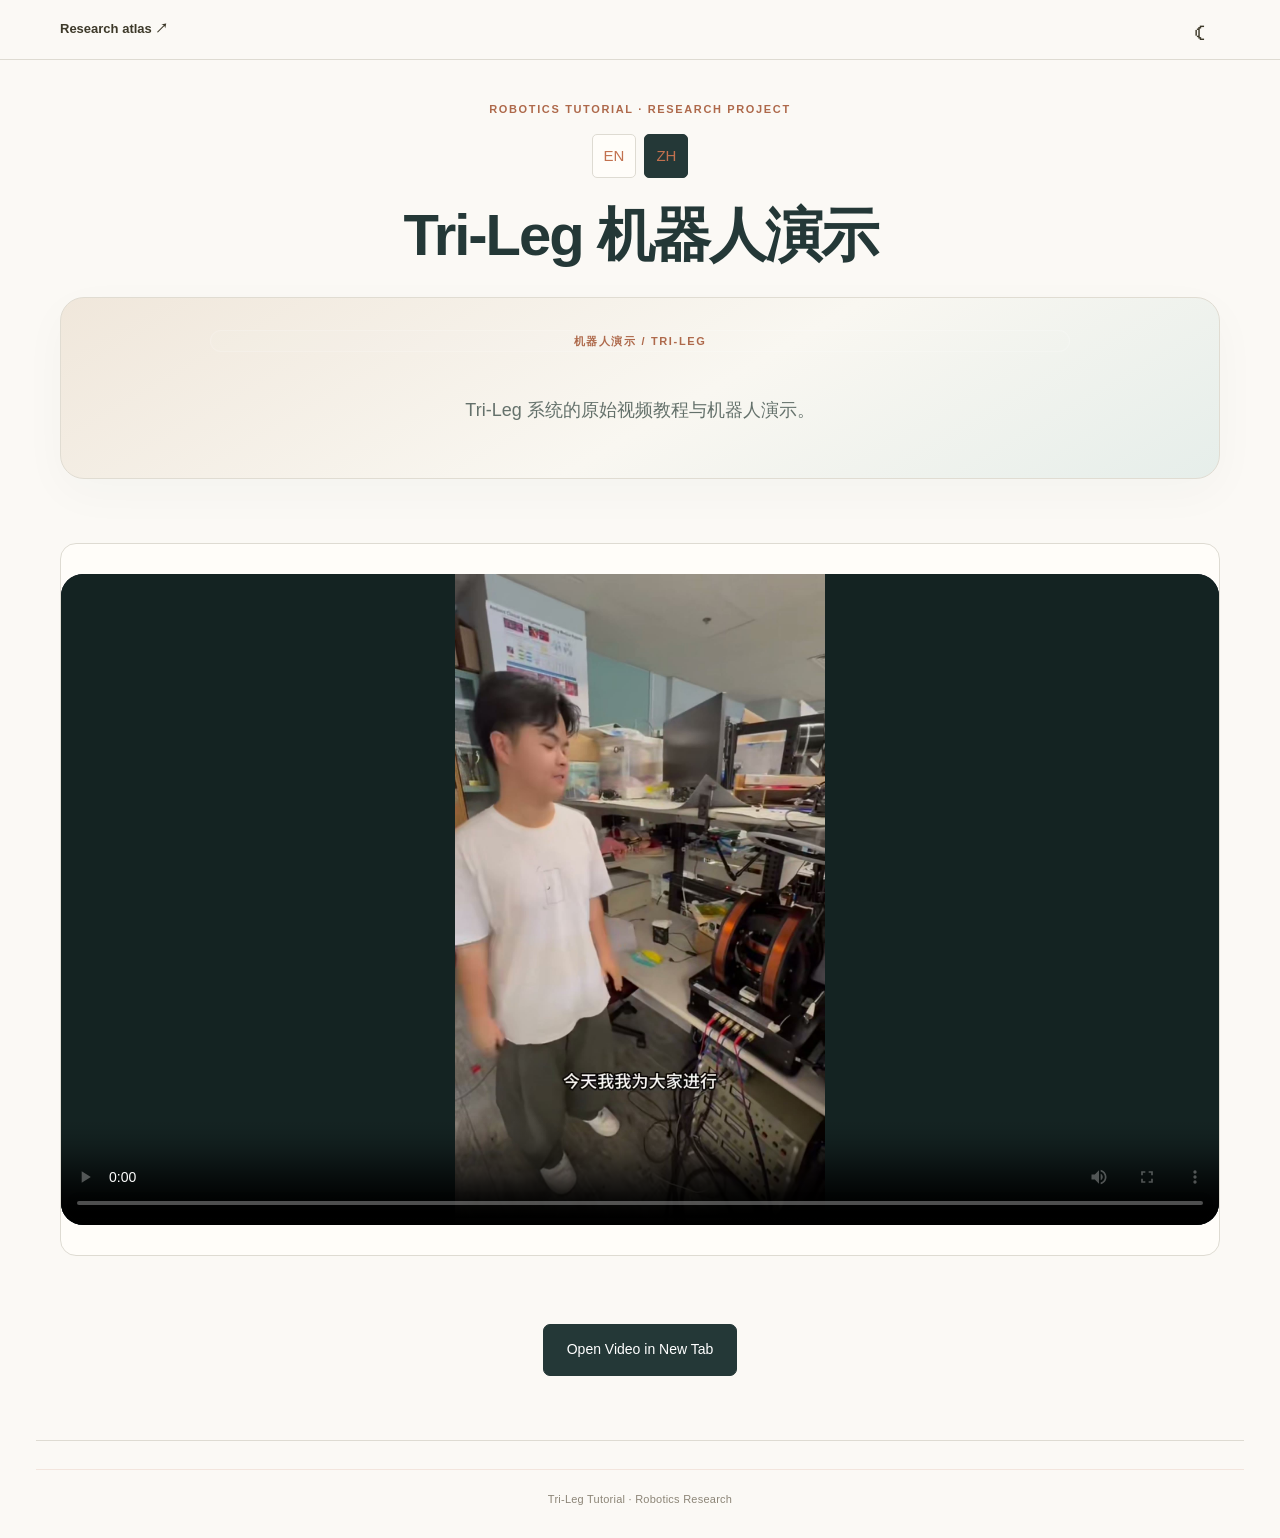
==== index-zh.html @ 7ea503f6 "Present project research and demonstrations without editorial UI" ====
<!DOCTYPE html>

<html lang="zh-CN">
<head>
<meta charset="utf-8"/>
<meta content="width=device-width, initial-scale=1.0" name="viewport"/>
<title>Tri-Leg 机器人演示</title>
<style>
    :root {
      --bg: #08111f;
      --bg-2: #111827;
      --card: rgba(255, 255, 255, 0.08);
      --card-border: rgba(255, 255, 255, 0.16);
      --text: #f8fafc;
      --muted: #aab7cc;
      --accent: #8ab4ff;
      --accent-soft: rgba(138, 180, 255, 0.18);
    }

    * {
      box-sizing: border-box;
    }

    body {
      margin: 0;
      min-height: 100vh;
      font-family: -apple-system, BlinkMacSystemFont, "Segoe UI", Arial, sans-serif;
      color: var(--text);
      background:
        radial-gradient(circle at 18% 12%, rgba(94, 130, 255, 0.28), transparent 32%),
        radial-gradient(circle at 85% 8%, rgba(76, 201, 240, 0.14), transparent 30%),
        linear-gradient(135deg, var(--bg), var(--bg-2));
    }

    .page {
      width: min(1080px, calc(100% - 40px));
      margin: 0 auto;
      padding: 70px 0 48px;
    }

    .hero {
      text-align: center;
      margin-bottom: 38px;
    }

    .label {
      display: inline-block;
      padding: 7px 14px;
      border: 1px solid var(--card-border);
      border-radius: 999px;
      color: var(--muted);
      background: rgba(255, 255, 255, 0.055);
      font-size: 13px;
      letter-spacing: 0.08em;
      text-transform: uppercase;
      margin-bottom: 22px;
    }

    h1 {
      margin: 0;
      font-size: clamp(42px, 7vw, 84px);
      line-height: 1;
      letter-spacing: -0.055em;
      font-weight: 800;
    }

    .subtitle {
      margin: 22px auto 0;
      max-width: 620px;
      color: var(--muted);
      font-size: 18px;
      line-height: 1.7;
    }

    .video-card {
      padding: 14px;
      border: 1px solid var(--card-border);
      border-radius: 30px;
      background:
        linear-gradient(180deg, rgba(255, 255, 255, 0.12), rgba(255, 255, 255, 0.045));
      box-shadow: 0 32px 90px rgba(0, 0, 0, 0.42);
      backdrop-filter: blur(18px);
    }

    .video-wrap {
      position: relative;
      overflow: hidden;
      border-radius: 22px;
      aspect-ratio: 16 / 9;
      background: #020617;
    }

    video {
      width: 100%;
      height: 100%;
      display: block;
      background: #020617;
    }

    .fallback {
      display: none;
      position: absolute;
      inset: 0;
      align-items: center;
      justify-content: center;
      text-align: center;
      padding: 28px;
      background:
        radial-gradient(circle at center, rgba(138, 180, 255, 0.12), transparent 42%),
        #020617;
    }

    .fallback h2 {
      margin: 0 0 10px;
      font-size: 24px;
      font-weight: 700;
    }

    .fallback p {
      margin: 0;
      color: var(--muted);
      font-size: 15px;
      line-height: 1.6;
    }

    .actions {
      display: flex;
      justify-content: center;
      margin-top: 22px;
    }

    .button {
      display: inline-flex;
      align-items: center;
      justify-content: center;
      min-height: 46px;
      padding: 0 22px;
      border-radius: 999px;
      border: 1px solid var(--card-border);
      color: var(--text);
      background: var(--accent-soft);
      text-decoration: none;
      font-size: 15px;
      transition: 0.18s ease;
    }

    .button:hover {
      transform: translateY(-2px);
      border-color: rgba(138, 180, 255, 0.58);
      background: rgba(138, 180, 255, 0.26);
    }

    footer {
      margin-top: 34px;
      text-align: center;
      color: rgba(248, 250, 252, 0.52);
      font-size: 14px;
      letter-spacing: 0.02em;
    }

    @media (max-width: 760px) {
      .page {
        width: min(100% - 24px, 1080px);
        padding-top: 42px;
      }

      .subtitle {
        font-size: 16px;
      }

      .video-card {
        padding: 9px;
        border-radius: 22px;
      }

      .video-wrap {
        border-radius: 16px;
      }
    }
  </style>
<link href="presentation-support.css" rel="stylesheet"/><script defer="" src="presentation-support.js"></script><link href="academic-theme.css" rel="stylesheet"/><script defer="" src="academic-ui.js"></script><link href="research-design.css" rel="stylesheet"/><script defer="" src="research-design.js"></script></head>
<body class="theme-evan academic-project single-project research-designed"><nav class="top-nav" id="navigation"><div class="nav-container"><div class="nav-left"><a href="https://tianchun-research-atlas.husheddaisy64.chatgpt.site">Research atlas ↗</a></div><div class="academic-tools site-language"><button aria-controls="navigation" aria-expanded="false" aria-label="Menu" class="menu menu-toggle">Menu</button><button aria-label="Switch to dark theme" class="theme-toggle" data-theme-toggle="">☾</button></div></div></nav><div class="wrapper"><header class="sidebar"><div class="profile-card"><h2 class="project-identity">Tri-Leg Tutorial</h2><div class="visitor-card"><div class="visitor-card-title">ON THIS PAGE</div><div class="academic-toc"></div></div></div></header><main class="content academic-main"><p class="academic-eyebrow">ROBOTICS TUTORIAL · RESEARCH PROJECT</p><nav aria-label="Language" class="research-language"><a href="index.html" hreflang="en">EN</a><a aria-current="page" href="index-zh.html" hreflang="zh-CN">ZH</a></nav><h1 class="academic-title">Tri-Leg 机器人演示</h1>
<section class="hero visible">
<div class="label">机器人演示 / TRI-LEG</div>
<p class="subtitle">Tri-Leg 系统的原始视频教程与机器人演示。</p>
</section>
<section class="video-card visible">
<div class="video-wrap">
<video aria-label="Tri-Leg Tutorial demonstration" controls="" id="tutorialVideo" playsinline="" poster="assets/images/tutorial-poster.jpg" preload="metadata">
<source src="assets/videos/tutorial_trileg.mp4" type="video/mp4"/>
</video>
<div class="fallback" id="fallback">
<div>
<h2>视频暂时无法播放</h2>
<p>Please open the video in a new tab.</p>
</div>
</div>
</div>
</section>
<div class="actions">
<a class="button" href="assets/videos/tutorial_trileg.mp4" rel="noopener noreferrer" target="_blank">
        Open Video in New Tab
      </a>
</div>
</main><footer class="site-footer"><p>Tri-Leg Tutorial · Robotics Research</p></footer></div><script>
    const video = document.getElementById("tutorialVideo");
    const fallback = document.getElementById("fallback");

    video.addEventListener("error", function () {
      fallback.style.display = "flex";
      video.style.display = "none";
    });
  </script></body>
</html>
---- presentation-support.css ----
.privatebar{background:#203b35;color:#fff;padding:10px 24px;display:flex;align-items:center;justify-content:space-between;gap:14px;font:12px/1.7 "Segoe UI","Microsoft YaHei",sans-serif}.privatebar a{color:#fff;text-decoration:underline}.privatebar form{margin:0}.privatebar button{background:none;color:white;border:1px solid #789389;padding:5px 10px;border-radius:3px;font:inherit;cursor:pointer}.rect-status,.rect-block,.rect-quick{max-width:1120px;margin:26px auto;padding:22px 28px;border:1px solid #d9e3dd;border-radius:8px;background:#f5f8f4;color:#233f37;font:15px/1.8 "Segoe UI","Microsoft YaHei",sans-serif}.rect-status{border-left:4px solid #287263}.rect-status h2,.rect-block h3{font-size:21px;line-height:1.4;margin:0 0 14px;letter-spacing:0}.rect-status p,.rect-block p{margin:12px 0;max-width:1000px}.rect-status small{display:block;color:#596f64}.rect-quick{display:flex;gap:14px;flex-wrap:wrap;background:#fff;padding:14px 22px;font-size:13px}.rect-table{overflow:auto;margin:18px 0}.rect-table table{border-collapse:collapse;width:100%;min-width:570px;font-size:14px;background:#fff}.rect-table td,.rect-table th{padding:12px;text-align:left;vertical-align:top;border-bottom:1px solid #dbe5df}.rect-table th{background:#e8f1e9;font-weight:600}.rect-table td:first-child{font-weight:600}.rect-block a,.rect-status a,.rect-quick a{color:#236358;text-decoration:underline}.rect-toc{position:sticky;top:0;background:#fffef8f5;z-index:30;border-bottom:1px solid #d9e3dd;padding:10px 18px;display:flex;gap:16px;flex-wrap:wrap;font:12px/1.7 "Segoe UI","Microsoft YaHei",sans-serif}.rect-toc a{color:#236358}.rect-toc a[aria-current]{font-weight:700}.video-status{font:13px/1.7 "Segoe UI","Microsoft YaHei",sans-serif;padding:9px;color:#587263}.video-status[data-error=true]{color:#8b412b;background:#fbede7}.media-caption{font-size:12px;color:#526c60}.rect-block details{padding:15px;border:1px solid #dae4dc;background:#fff}.rect-block summary{cursor:pointer}.rect-filter{padding:9px;width:100%;max-width:480px;margin:10px 0}html{scroll-padding-top:70px}a:focus-visible,button:focus-visible,summary:focus-visible,input:focus-visible{outline:3px solid #bb8a3e;outline-offset:4px}img,video{max-width:100%}video{background:#142922;border-radius:4px}@media(max-width:900px){.hero{grid-template-columns:1fr!important;gap:28px!important;padding-top:35px!important}.hero-apparatus{margin:0!important}.observation-inset{position:static!important;width:100%!important;margin-top:16px!important;box-shadow:none!important}.observation-inset img{height:auto!important;max-height:180px;object-fit:contain}.site-header{flex-wrap:wrap!important;gap:10px!important}.site-header .language-switch{width:auto!important;margin:0!important}.site-header .menu-toggle{margin-left:auto!important;margin-right:0!important}.site-header nav{order:5}.rect-status,.rect-block{margin:20px 16px;padding:20px}.rect-quick{margin:16px}.rect-table table{font-size:13px}.privatebar{padding:9px 16px;font-size:11px}.rect-toc{font-size:12px;gap:10px}}@media(max-width:480px){.hero h1{font-size:clamp(31px,9vw,43px)!important;line-height:1.2!important;letter-spacing:-.8px!important}.site-header .language-switch{margin-left:0!important}.privatebar span{max-width:200px}.rect-status h2,.rect-block h3{font-size:19px}.rect-status,.rect-block{font-size:14px}.rect-toc{position:static}.rect-table table{min-width:520px}}@media(prefers-reduced-motion:reduce){html{scroll-behavior:auto}}

.research-note{font:12px/1.7 "Segoe UI",sans-serif!important;color:#405f52!important;background:#eff5ed;border-left:3px solid #287263;padding:10px 13px!important;max-width:650px!important;margin:12px 0!important;text-transform:none!important;letter-spacing:0!important}

.privatebar{background:#6c5541}.rect-status,.rect-block,.rect-quick{background:#fffefa;border-color:rgba(194,113,79,.2);color:#3d3929}.rect-status{border-left-color:#c2714f}.rect-block a,.rect-status a,.rect-quick a,.rect-toc a{color:#b56645}.rect-toc{background:#faf9f7}.rect-table th{background:#f4eee8}.rect-table td,.rect-table th{border-color:rgba(194,113,79,.2)}
---- academic-theme.css ----
/* ============================================
   Evan Homepage
   Warm minimal academic homepage
   ============================================ */

html {
  scroll-behavior: smooth;
}

body {
  margin: 0;
}

/*
  让 Evan 主题下的所有元素统一使用 border-box。
  padding 和 border 不会额外撑大元素尺寸。
*/
body.theme-evan,
body.theme-evan *,
body.theme-evan *::before,
body.theme-evan *::after {
  box-sizing: border-box;
}


/* ============================================
   全局主题变量
   ============================================ */

:root {
  --evan-bg: #faf9f7;
  --evan-text: #3d3929;
  --evan-accent: #c2714f;
  --evan-secondary: #8c8577;
  --evan-border: rgba(194, 113, 79, 0.2);
  --evan-shadow: rgba(194, 113, 79, 0.15);
  --evan-social-bg: #ffffff;
  --evan-social-text: #8b7355;
  --evan-footer-border: rgba(194, 113, 79, 0.15);
}


/* ============================================
   跟随系统深色模式
   ============================================ */

@media (prefers-color-scheme: dark) {
  :root:not([data-theme="light"]) {
    --evan-bg: #1a1917;
    --evan-text: #d1cec7;
    --evan-accent: #e28a67;
    --evan-secondary: #9b9488;
    --evan-border: rgba(226, 138, 103, 0.2);
    --evan-shadow: rgba(0, 0, 0, 0.3);
    --evan-social-bg: #22211e;
    --evan-social-text: #d1cec7;
    --evan-footer-border: rgba(226, 138, 103, 0.15);
  }
}


/* ============================================
   手动深色模式
   ============================================ */

[data-theme="dark"] {
  --evan-bg: #1a1917;
  --evan-text: #d1cec7;
  --evan-accent: #e28a67;
  --evan-secondary: #9b9488;
  --evan-border: rgba(226, 138, 103, 0.2);
  --evan-shadow: rgba(0, 0, 0, 0.3);
  --evan-social-bg: #22211e;
  --evan-social-text: #d1cec7;
  --evan-footer-border: rgba(226, 138, 103, 0.15);
}


/* ============================================
   手动浅色模式
   ============================================ */

[data-theme="light"] {
  --evan-bg: #faf9f7;
  --evan-text: #3d3929;
  --evan-accent: #c2714f;
  --evan-secondary: #8c8577;
  --evan-border: rgba(194, 113, 79, 0.2);
  --evan-shadow: rgba(194, 113, 79, 0.15);
  --evan-social-bg: #ffffff;
  --evan-social-text: #8b7355;
  --evan-footer-border: rgba(194, 113, 79, 0.15);
}


/* ============================================
   页面主体
   ============================================ */

body.theme-evan {
  background: var(--evan-bg);
  color: var(--evan-text);

  font-family:
    "Inter",
    -apple-system,
    BlinkMacSystemFont,
    sans-serif;

  font-size: 16px;
  line-height: 1.65;

  transition:
    background-color 0.3s ease,
    color 0.3s ease;
}


/* ============================================
   全局链接
   ============================================ */

body.theme-evan a {
  color: var(--evan-accent);
  text-decoration: none;
}

body.theme-evan a:hover {
  filter: brightness(1.15);
}


/* ============================================
   顶部导航栏
   ============================================ */

body.theme-evan .top-nav {
  position: fixed;

  top: 0;
  left: 0;
  right: 0;

  height: 60px;

  display: flex;
  justify-content: center;
  align-items: center;

  background: var(--evan-bg);
  border-bottom: 1px solid var(--evan-footer-border);

  z-index: 1000;
}

body.theme-evan .nav-container {
  width: 100%;
  max-width: 1280px;

  padding: 0 40px;

  display: flex;
  align-items: center;
  justify-content: space-between;
}

/*
  顶部导航栏链接容器。

  gap 控制 About、Education、Research 等链接之间的距离。
*/
body.theme-evan .nav-left {
  display: flex;
  align-items: center;
  flex-wrap: nowrap;

  gap: 38px;
}

body.theme-evan .nav-left a {
  color: var(--evan-text);

  font-size: 17px;
  font-weight: 600;

  white-space: nowrap;
}


/* ============================================
   深浅色模式按钮
   ============================================ */

body.theme-evan .theme-toggle {
  width: 40px;
  height: 40px;

  flex-shrink: 0;

  border: none;
  border-radius: 999px;

  background: transparent;
  color: var(--evan-text);

  cursor: pointer;
  font-size: 18px;

  transition:
    background-color 0.2s ease,
    color 0.2s ease;
}

body.theme-evan .theme-toggle:hover {
  background: var(--evan-border);
  color: var(--evan-accent);
}


/* ============================================
   页面整体容器
   ============================================ */

body.theme-evan .wrapper {
  width: 100%;
  max-width: 1120px;
  min-height: 100vh;

  margin: 0 auto;

  display: flex;
  flex-wrap: wrap;
  align-items: flex-start;
}


/* ============================================
   左侧固定个人信息栏
   ============================================ */

body.theme-evan .sidebar {
  position: fixed;

  top: 60px;
  left: calc(50% - 560px);

  width: 320px;
  height: calc(100vh - 60px);

  flex-shrink: 0;

  overflow-y: auto;

  display: flex;
  flex-direction: column;
  justify-content: flex-start;
  align-items: center;

  padding-top: 60px;

  text-align: center;

  box-sizing: border-box;
  z-index: 100;
}

body.theme-evan .profile-card {
  width: 100%;

  padding: 0 20px;

  text-align: center;
}


/* ============================================
   头像
   ============================================ */

body.theme-evan .image.avatar {
  display: block;

  margin: 0 auto 28px;
}

body.theme-evan .image.avatar img {
  width: 220px;
  height: 220px;

  border-radius: 50%;

  object-fit: cover;

  box-shadow: 0 6px 24px var(--evan-shadow);
}


/* ============================================
   姓名与邮箱
   ============================================ */

body.theme-evan .site-name {
  margin: 0 0 8px;

  color: var(--evan-text);

  font-size: 28px;
  line-height: 1.2;
}

body.theme-evan .site-email {
  margin: 0 0 24px;

  color: var(--evan-secondary);

  font-size: 13px;
  font-family:
    "Ubuntu Mono",
    "SFMono-Regular",
    monospace;

  word-break: break-all;
}


/* ============================================
   社交平台图标
   ============================================ */

body.theme-evan .social-icons {
  display: flex;
  justify-content: center;
  flex-wrap: wrap;

  gap: 12px;
}

body.theme-evan .social-icons a {
  width: 40px;
  height: 40px;

  display: inline-flex;
  align-items: center;
  justify-content: center;

  border-radius: 50%;

  background: var(--evan-social-bg);
  color: var(--evan-social-text) !important;

  box-shadow: 0 2px 8px rgba(61, 57, 41, 0.08);

  transition:
    transform 0.2s ease,
    background-color 0.2s ease,
    color 0.2s ease;
}

body.theme-evan .social-icons a:hover {
  background: var(--evan-accent);
  color: #ffffff !important;

  transform: translateY(-2px);
}


/* ============================================
   左侧研究方向卡片
   ============================================ */

body.theme-evan .visitor-card {
  width: 240px;

  margin: 40px auto 0;
  padding: 18px 16px;

  border: 1px dashed var(--evan-border);
  border-radius: 14px;

  color: var(--evan-secondary);

  text-align: left;
}

body.theme-evan .visitor-card-title {
  margin-bottom: 8px;

  color: var(--evan-accent);

  font-size: 13px;
  font-weight: 600;

  text-transform: uppercase;
  letter-spacing: 0.08em;
}

body.theme-evan .visitor-card-body {
  font-size: 13px;
  line-height: 1.6;
}


/* ============================================
   右侧主要内容
   ============================================ */

body.theme-evan .content {
  flex: 1;
  min-width: 0;

  margin-left: 320px;
  padding: 120px 40px 80px 60px;
}


/* ============================================
   页面栏目与进入动画
   ============================================ */

body.theme-evan .section {
  margin-bottom: 44px;

  opacity: 0;
  transform: translateY(12px);

  transition:
    opacity 0.45s ease,
    transform 0.45s ease;
}

body.theme-evan .section.visible {
  opacity: 1;
  transform: translateY(0);
}

body.theme-evan .section-title {
  display: inline-block;

  margin: 0 0 18px;
  padding-bottom: 10px;

  border-bottom: 2px solid var(--evan-accent);

  color: var(--evan-accent);

  font-size: 19px;
  font-weight: 600;
}

body.theme-evan .section-body p {
  margin: 0 0 14px;
}


/* ============================================
   通用卡片
   ============================================ */

body.theme-evan .card {
  padding: 0;

  background: transparent;
  box-shadow: none;
}


/* ============================================
   时间线
   ============================================ */

body.theme-evan .timeline-item {
  position: relative;

  margin-left: 20px;
  padding-left: 8px;
  padding-bottom: 20px;
}

body.theme-evan .timeline-item::before {
  content: "";

  position: absolute;

  left: -20px;
  top: 0;
  bottom: 0;

  width: 2px;

  background: linear-gradient(
    to bottom,
    var(--evan-accent),
    rgba(194, 113, 79, 0.12)
  );
}

body.theme-evan .timeline-item:last-child::before {
  bottom: 50%;
}

body.theme-evan .timeline-item::after {
  content: "";

  position: absolute;

  left: -25px;
  top: 22px;

  width: 10px;
  height: 10px;

  border-radius: 50%;

  background: var(--evan-accent);
  border: 2px solid var(--evan-bg);
}


/* ============================================
   教育与工作经历
   ============================================ */

body.theme-evan .experience-item {
  display: flex;
  align-items: flex-start;

  gap: 16px;
}

body.theme-evan .institution-logo {
  width: 52px;
  height: 52px;

  flex-shrink: 0;

  object-fit: contain;
}

body.theme-evan .experience-content {
  flex: 1;
}

body.theme-evan .experience-content p {
  margin: 0 0 2px;
}

body.theme-evan .exp-title {
  color: var(--evan-text);

  font-size: 15px;
}

body.theme-evan .exp-detail {
  color: var(--evan-secondary);

  font-size: 14px;
}

body.theme-evan .exp-period {
  color: var(--evan-accent);

  font-size: 13px;
  font-weight: 500;
}


/* ============================================
   项目
   ============================================ */

body.theme-evan .project-card {
  margin-bottom: 22px;

  font-size: 15px;
  line-height: 1.7;
}


/* ============================================
   论文列表
   ============================================ */

body.theme-evan .publications ol.bibliography {
  margin: 0;
  padding: 0;

  list-style: none;
}

body.theme-evan .publications ol.bibliography li {
  margin-bottom: 14px;
  padding: 15px 0 15px 16px;

  border-left: 3px solid var(--evan-accent);
}

body.theme-evan .pub-content .title {
  margin-bottom: 4px;

  color: var(--evan-text);

  font-size: 15px;
  font-weight: 600;
}

body.theme-evan .pub-content .author {
  margin-bottom: 4px;

  color: var(--evan-secondary);

  font-size: 14px;
}

body.theme-evan .pub-content .periodical {
  margin-bottom: 6px;

  color: var(--evan-accent);

  font-size: 14px;
}

body.theme-evan .pub-content .links a {
  font-size: 13px;
  font-weight: 500;
}


/* ============================================
   奖项
   ============================================ */

body.theme-evan .awards-grid {
  display: flex;
  flex-direction: column;

  gap: 8px;
}

body.theme-evan .award-item {
  display: flex;
  align-items: center;

  gap: 10px;

  padding: 4px 0;
}

body.theme-evan .award-icon {
  flex-shrink: 0;

  font-size: 20px;
}

body.theme-evan .award-text {
  color: var(--evan-text);

  font-size: 14px;
}


/* ============================================
   页脚
   ============================================ */

body.theme-evan .site-footer {
  width: 100%;
  flex-basis: 100%;

  padding: 32px 24px 40px 380px;

  text-align: center;
}

body.theme-evan .site-footer p {
  margin: 0;
  padding-top: 20px;

  border-top: 1px solid var(--evan-footer-border);

  color: var(--evan-secondary);

  font-size: 13px;
}


/* ============================================
   标题和粗体文字颜色
   ============================================ */

body.theme-evan h1,
body.theme-evan h2,
body.theme-evan h3,
body.theme-evan h4,
body.theme-evan strong {
  color: var(--evan-text);
}


/* ============================================
   较窄桌面导航适配
   ============================================ */

@media (max-width: 1280px) {
  body.theme-evan .nav-left {
    gap: 30px;
  }

  body.theme-evan .nav-left a {
    font-size: 16px;
  }
}


/* ============================================
   更窄桌面导航适配
   ============================================ */

@media (max-width: 1180px) {
  body.theme-evan .nav-left {
    gap: 24px;
  }

  body.theme-evan .nav-left a {
    font-size: 15px;
  }
}


/* ============================================
   平板及较窄桌面适配
   ============================================ */

@media (max-width: 1080px) {
  body.theme-evan .nav-container {
    padding: 0 20px;
  }

  /*
    平板尺寸允许导航栏水平滚动，
    避免链接挤压或换行。
  */
  body.theme-evan .nav-left {
    max-width: calc(100vw - 90px);

    gap: 18px;

    overflow-x: auto;
    overflow-y: hidden;

    scrollbar-width: none;
  }

  body.theme-evan .nav-left::-webkit-scrollbar {
    display: none;
  }

  body.theme-evan .nav-left a {
    flex-shrink: 0;

    font-size: 14px;
  }

  body.theme-evan .wrapper {
    flex-direction: column;

    padding: 0 20px;
  }

  body.theme-evan .sidebar {
    position: static;
    left: auto;

    width: 100%;
    height: auto;

    padding-top: 80px;

    overflow: visible;
  }

  body.theme-evan .profile-card {
    padding: 0;
  }

  body.theme-evan .content {
    margin-left: 0;

    padding: 32px 0 48px;
  }

  body.theme-evan .site-footer {
    padding: 32px 0;
  }

  body.theme-evan .site-footer p {
    padding-top: 0;

    border-top: none;
  }
}


/* ============================================
   手机端适配
   ============================================ */

@media (max-width: 640px) {
  body.theme-evan .top-nav {
    height: 56px;
  }

  body.theme-evan .nav-container {
    padding: 0 12px;
  }

  body.theme-evan .nav-left {
    max-width: calc(100vw - 64px);

    gap: 16px;
  }

  body.theme-evan .nav-left a {
    font-size: 13px;
  }

  body.theme-evan .theme-toggle {
    width: 36px;
    height: 36px;

    font-size: 16px;
  }

  body.theme-evan .image.avatar img {
    width: 148px;
    height: 148px;
  }

  body.theme-evan .site-name {
    font-size: 24px;
  }

  body.theme-evan .experience-item {
    gap: 12px;
  }

  body.theme-evan .institution-logo {
    width: 44px;
    height: 44px;
  }

  body.theme-evan .visitor-card {
    width: 100%;
    max-width: 280px;
  }
}


/* ============================================
   小屏幕手机适配
   ============================================ */

@media (max-width: 480px) {
  body.theme-evan .section {
    margin-bottom: 32px;
  }

  body.theme-evan .section-title {
    font-size: 18px;
  }

  body.theme-evan .project-card,
  body.theme-evan .exp-detail,
  body.theme-evan .award-text,
  body.theme-evan .pub-content .author,
  body.theme-evan .pub-content .periodical {
    font-size: 13px;
  }
}

/* Project presentation follows the original Evan academic homepage. */
body.theme-evan.academic-project{--bg:var(--evan-bg);--ink:var(--evan-text);--text:var(--evan-text);--muted:var(--evan-secondary);--accent:var(--evan-accent);--green:var(--evan-accent);--line:var(--evan-border);font:15px/1.75 Inter,-apple-system,BlinkMacSystemFont,"Segoe UI","Microsoft YaHei",sans-serif!important;background:var(--evan-bg)!important;color:var(--evan-text)!important;overflow-x:clip}
body.academic-project .top-nav{height:60px!important;background:var(--evan-bg)!important;backdrop-filter:blur(12px);padding:0!important;box-shadow:none!important;border-bottom:1px solid var(--evan-border)!important}
body.academic-project .nav-container{max-width:1280px!important;padding:0 40px!important;gap:20px}
body.academic-project .nav-left{gap:25px!important;max-width:calc(100vw - 130px);overflow:auto;scrollbar-width:none}
body.academic-project .nav-left a{font-size:14px!important;color:var(--evan-text)!important;letter-spacing:0!important;text-transform:none!important}
.academic-tools{display:flex;align-items:center;gap:14px;flex-shrink:0}.academic-tools a{font-size:12px}.academic-tools form{margin:0}.academic-tools button{border:0;background:transparent;color:var(--evan-secondary);font:inherit;cursor:pointer}.academic-tools .theme-toggle{font-size:23px!important}.academic-tools .menu{display:none!important}
body.academic-project .wrapper{max-width:1120px!important;margin:0 auto!important;padding:0!important;display:flex!important;align-items:flex-start!important;gap:0!important}
body.academic-project .sidebar{top:60px!important;left:calc(50% - 560px)!important;width:290px!important;padding-top:50px!important;background:transparent!important;border:0!important}
body.academic-project .profile-card{padding:0 20px!important}.academic-project .image.avatar img{width:190px!important;height:190px!important}.academic-project .site-name{font-size:25px!important;margin:0 0 8px!important}.academic-project .site-affiliation{font-size:13px;color:var(--evan-secondary);line-height:1.6;margin:5px 0}.academic-project .project-label{color:var(--evan-accent)!important;font-size:16px;font-weight:600;margin:22px 0 4px}.academic-project .privacy-label{font-size:11px;color:var(--evan-secondary);letter-spacing:.04em;margin:10px 0}.academic-project .visitor-card{margin-top:25px!important;width:230px!important;padding:16px!important}.academic-toc{display:grid;gap:9px}.academic-toc a{font-size:13px;color:var(--evan-secondary)!important;line-height:1.5}.academic-toc a[aria-current]{color:var(--evan-accent)!important;font-weight:600}
body.academic-project .academic-main{margin-left:290px!important;padding:112px 32px 64px 52px!important;width:calc(100% - 290px)!important;max-width:none!important;min-width:0;display:block!important;background:transparent!important}
.academic-project .academic-title{font:600 31px/1.25 Inter,"Segoe UI",sans-serif!important;letter-spacing:-.6px!important;color:var(--evan-text)!important;margin:0 0 14px!important;max-width:none!important}.academic-project .academic-eyebrow{color:var(--evan-accent);font-size:11px;letter-spacing:.1em;margin:0 0 10px}
body.academic-project .hero{display:block!important;grid-template-columns:none!important;min-height:0!important;padding:0!important;margin:0 0 32px!important;max-width:none!important;gap:0!important;background:transparent!important;border:0!important;position:static!important}
.academic-project .hero>div,.academic-project .hero-copy,.academic-project .hero-content{padding:0!important;max-width:none!important;min-width:0}.academic-project .academic-lead{font-size:17px!important;line-height:1.6!important;color:var(--evan-text)!important;font-weight:500;letter-spacing:0!important;margin:8px 0 14px!important}.academic-project .academic-lead br{display:none}.academic-project .hero .lead,.academic-project .hero-lead,.academic-project .subtitle{font:500 16px/1.7 Inter,"Segoe UI",sans-serif!important;color:var(--evan-text)!important;margin:8px 0 14px!important;max-width:none!important}.academic-project .hero .summary,.academic-project .hero-summary,.academic-project .hero p{max-width:none!important;font-size:14px;line-height:1.8}.academic-project .hero .eyebrow,.academic-project .hero .kicker{display:none}.academic-project .hero-credit,.academic-project .media-note,.academic-project .hero-note{font-size:11px!important;color:var(--evan-secondary)!important;letter-spacing:.02em!important}
.academic-project .hero-media,.academic-project .hero-apparatus,.academic-project .hero-figure,.academic-project .hero-visual{position:relative!important;width:100%!important;max-width:none!important;max-height:none!important;margin:24px 0 0!important;padding:18px!important;border:1px solid var(--evan-border)!important;border-radius:12px!important;background:var(--evan-social-bg)!important;box-shadow:none!important;overflow:hidden}.academic-project .hero-media>img,.academic-project .hero-media>a>img,.academic-project .hero-apparatus img,.academic-project .hero-figure img,.academic-project .hero-visual img{display:block!important;max-height:330px!important;width:100%!important;object-fit:contain!important;height:auto!important;border-radius:8px!important}.academic-project .observation-inset,.academic-project .hero .inset{display:none!important}.academic-project .hero-views{grid-template-columns:1fr 1fr!important;gap:12px}.academic-project .hero-observation-copy{padding:10px!important}.academic-project .hero-observation-copy strong{font-size:14px!important}.academic-project .hero-observation-copy br{display:none}.academic-project .view-tag{background:var(--evan-bg)!important;color:var(--evan-secondary)!important}
body.academic-project section:not(.hero){padding:0!important;margin:0 0 38px!important;max-width:none!important;width:100%!important;background:transparent!important;border:0!important;opacity:1!important;transform:none!important}.academic-project .section-top,.academic-project .section-head,.academic-project .section-heading{display:block!important;margin:0 0 18px!important;max-width:none!important}.academic-project .section-top>p,.academic-project .section-heading>p{max-width:none!important;margin:12px 0!important;font-size:14px!important}.academic-project .section-top h2,.academic-project .section-head h2,.academic-project .section-heading h2,.academic-project section>h2,.academic-project .section-label+h2{font:600 20px/1.45 Inter,"Segoe UI","Microsoft YaHei",sans-serif!important;color:var(--evan-accent)!important;letter-spacing:0!important;display:inline-block!important;border-bottom:2px solid var(--evan-accent)!important;padding:0 0 8px!important;margin:4px 0 12px!important}.academic-project h2 br{display:none}.academic-project h3{font:600 16px/1.5 Inter,"Segoe UI","Microsoft YaHei",sans-serif!important;color:var(--evan-text)!important;letter-spacing:0!important}.academic-project h4{font-size:14px!important}.academic-project p,.academic-project li{font-size:14px;line-height:1.8}.academic-project .eyebrow,.academic-project .kicker,.academic-project .section-label{color:var(--evan-secondary)!important;font-size:10px!important;letter-spacing:.1em!important;margin-bottom:6px!important}
.academic-project .rect-brief{font-size:12px!important;background:transparent!important;border-left:2px solid var(--evan-accent)!important;color:var(--evan-secondary)!important;padding:6px 12px!important;margin:12px 0 16px!important}.academic-project .rect-status,.academic-project .rect-block,.academic-project .rect-quick{margin:18px 0!important;padding:14px 18px!important;background:var(--evan-social-bg)!important;border:1px solid var(--evan-border)!important;border-radius:10px!important;color:var(--evan-text)!important;font-family:inherit!important;font-size:13px!important}.academic-project .rect-status summary{font-size:13px;font-weight:600;color:var(--evan-accent);cursor:pointer}.academic-project .rect-status p,.academic-project .rect-status small{font-size:12px!important}.academic-project .rect-quick{border:0!important;padding:0!important;font-size:12px!important;gap:20px!important}.academic-project .rect-block h3{font-size:16px!important}.academic-project .rect-block h2{font-size:19px!important}
.academic-project .button,.academic-project .btn,.academic-project a.primary{background:var(--evan-accent)!important;color:#fff!important;border:0!important;border-radius:7px!important;font-size:12px!important;padding:9px 15px!important;box-shadow:none!important}.academic-project .actions{display:flex;gap:16px;align-items:center;flex-wrap:wrap;margin:14px 0!important}.academic-project .text-link{font-size:12px!important}.academic-project a{color:var(--evan-accent)!important}.academic-project .steps,.academic-project .method-notes,.academic-project .resource-grid,.academic-project .metrics,.academic-project .stat-grid,.academic-project .task-grid,.academic-project .capability-grid,.academic-project .application-grid{gap:14px!important;grid-template-columns:repeat(2,minmax(0,1fr))!important}.academic-project .step,.academic-project .resource-grid>a,.academic-project .method-notes>article,.academic-project .metric,.academic-project .task-card{border:1px solid var(--evan-border)!important;border-radius:10px!important;padding:16px!important;background:var(--evan-social-bg)!important;box-shadow:none!important}.academic-project .stats{display:flex!important;gap:16px!important;padding:15px 0!important;border-top:1px solid var(--evan-border)!important;border-bottom:1px solid var(--evan-border)!important;margin:22px 0 32px!important}.academic-project .stats>div{flex:1;background:transparent!important;border:0!important;padding:0!important}.academic-project .stats strong{font-size:23px!important;color:var(--evan-accent)!important;line-height:1.2!important}.academic-project .stats span{font-size:10px!important;color:var(--evan-secondary)!important}.academic-project .equation,.academic-project .scope-note,.academic-project .note,.academic-project .callout{background:var(--evan-social-bg)!important;color:var(--evan-text)!important;border:1px solid var(--evan-border)!important;border-radius:10px!important;font-size:13px!important;padding:15px!important}
.academic-project figure{margin:18px 0!important}.academic-project figure>img,.academic-project .figure img,.academic-project .research-figure img{background:var(--evan-social-bg)!important;border:1px solid var(--evan-border)!important;border-radius:10px!important;padding:10px!important;width:100%!important;max-height:none!important;object-fit:contain}.academic-project img,.academic-project video{max-width:100%!important}.academic-project figcaption{font-size:11px!important;line-height:1.7!important;color:var(--evan-secondary)!important;margin-top:8px!important}.academic-project .table-scroll,.academic-project .rect-table,.academic-project .table-wrap{overflow:auto!important;border:1px solid var(--evan-border)!important;border-radius:9px!important}.academic-project table{font-size:12px!important;border-collapse:collapse;background:var(--evan-social-bg)!important;color:var(--evan-text)!important}.academic-project td,.academic-project th{padding:10px 12px!important;border-color:var(--evan-border)!important;color:var(--evan-text)!important}.academic-project th,.academic-project .ours{background:var(--evan-bg)!important}.academic-project .tabs button[aria-pressed="true"]{background:var(--evan-accent)!important;color:#fff!important}.academic-project dialog{background:var(--evan-social-bg)!important;color:var(--evan-text)!important;border:1px solid var(--evan-border)!important;border-radius:12px!important}.academic-project .site-footer{margin-left:290px!important;padding:20px 32px 35px 52px!important;width:calc(100% - 290px)!important;background:transparent!important;color:var(--evan-secondary)!important;font-size:11px!important}.academic-project .site-footer p{font-size:11px!important}.academic-project a:focus-visible,.academic-project button:focus-visible{outline:2px solid var(--evan-accent);outline-offset:4px}
@media(max-width:1080px){body.academic-project .wrapper{display:block!important;padding:0 24px!important}body.academic-project .sidebar{position:static!important;width:100%!important;height:auto!important;padding:88px 0 10px!important;overflow:visible!important}.academic-project .image.avatar img{width:150px!important;height:150px!important}.academic-project .visitor-card{display:none!important}.academic-project .project-label{margin-top:10px!important}body.academic-project .academic-main{margin-left:0!important;width:100%!important;padding:28px 0 42px!important}.academic-project .site-footer{margin-left:0!important;width:100%!important;padding:15px 0 30px!important}body.academic-project .nav-container{padding:0 16px!important}body.academic-project .nav-left{gap:18px!important}.academic-tools .theme-toggle{width:32px!important}.academic-tools .lock{display:none}.academic-project .sidebar .privacy-label{margin-bottom:0}}
@media(max-width:640px){body.academic-project .wrapper{padding:0 20px!important}.academic-project .academic-title{font-size:28px!important}.academic-project .hero p{font-size:13px!important}.academic-project .hero-media,.academic-project .hero-apparatus{padding:12px!important}.academic-project .hero-views{grid-template-columns:1fr!important}.academic-project .hero-observation{position:static!important;width:100%!important}.academic-project .steps,.academic-project .method-notes,.academic-project .resource-grid,.academic-project .metrics,.academic-project .stat-grid,.academic-project .task-grid,.academic-project .capability-grid,.academic-project .application-grid{grid-template-columns:1fr!important}.academic-project .stats{gap:10px!important}.academic-project .stats strong{font-size:19px!important}.academic-tools{gap:8px}.academic-tools>a{display:none}.academic-project .figure-gallery{grid-template-columns:1fr!important}.academic-project .academic-main{min-width:0!important}.academic-project table{min-width:480px}.academic-project .sidebar .image.avatar{margin-bottom:16px!important}}

body.academic-project .site-name{font-family:Inter,"Segoe UI",sans-serif!important;font-weight:600!important;letter-spacing:0!important}
body.academic-project .sidebar{scrollbar-width:thin;scrollbar-color:var(--evan-border) transparent}
body.academic-project .sidebar::-webkit-scrollbar{width:4px}body.academic-project .sidebar::-webkit-scrollbar-thumb{background:var(--evan-border);border-radius:4px}
body.academic-project .hero .summary,body.academic-project .hero-summary,body.academic-project .hero>div>p:not(.rect-brief):not(.hero-credit):not(.eyebrow){color:var(--evan-text)!important}

.academic-project .rect-caption{white-space:normal!important;overflow-wrap:anywhere!important;max-width:100%!important;display:inline-block!important}.academic-project .hero em{color:var(--evan-accent)!important;font-style:normal!important}

/* Project navigation */
.project-identity{font-size:24px;line-height:1.35;color:var(--evan-text);margin:0 0 24px}
body.academic-project .sidebar{width:230px!important;padding-top:55px!important}
body.academic-project .academic-main{margin-left:230px!important;width:calc(100% - 230px)!important;padding-left:45px!important}
.academic-project .site-footer{margin-left:230px!important;width:calc(100% - 230px)!important}
.academic-project .visitor-card{width:190px!important;margin-top:0!important;padding:0!important;background:transparent!important;border:0!important}
@media(max-width:1080px){body.academic-project .sidebar{display:none!important}body.academic-project .academic-main{margin-left:0!important;width:100%!important;padding-left:0!important}.academic-project .site-footer{margin-left:0!important;width:100%!important}}

/* Academic project typography and composition */
body.academic-project{font-size:15px!important;line-height:1.75!important}
.academic-project .project-identity{font-family:inherit!important;text-align:left!important;font-size:20px!important;font-weight:600!important;letter-spacing:-.3px!important;line-height:1.35!important;overflow-wrap:anywhere}
.academic-project .academic-title{font-size:36px!important;font-weight:600!important;letter-spacing:-.8px!important;line-height:1.2!important;margin-bottom:22px!important}
.academic-project .academic-eyebrow{font-size:10px!important;letter-spacing:.1em!important;color:var(--evan-secondary)!important}
.academic-project .academic-main{max-width:880px!important}
.academic-project .hero{margin-bottom:46px!important}
.academic-project .hero .academic-lead,.academic-project .hero .hero-lead{font-size:21px!important;line-height:1.5!important;font-weight:500!important;margin:0 0 14px!important;letter-spacing:-.2px!important}
.academic-project .hero .lead,.academic-project .hero .subtitle{font-size:16px!important;font-weight:400!important;color:var(--evan-secondary)!important;margin:0 0 18px!important;line-height:1.65!important}
.academic-project .hero .summary,.academic-project .hero-summary{font-size:15px!important;line-height:1.8!important;max-width:72ch!important}
.academic-project .hero-media,.academic-project .hero-apparatus{margin-top:26px!important;padding:16px!important;box-shadow:none!important;border-color:var(--evan-border)!important;background:var(--evan-social-bg)!important;border-radius:10px!important}
.academic-project .hero-media>img,.academic-project .hero-apparatus>img{max-height:520px!important;object-fit:contain!important;object-position:center!important;width:100%!important}
.academic-project .academic-toc{gap:12px!important}.academic-project .academic-toc a{font-size:13px!important;color:var(--evan-secondary)!important}.academic-project .visitor-card-title{font-size:10px!important;letter-spacing:.1em!important}
.academic-project .project-section,.academic-project section:not(.hero){scroll-margin-top:84px}
.academic-project .section-top h2,.academic-project section h2{font-family:inherit!important;letter-spacing:-.35px!important;font-size:25px!important;font-weight:600!important;line-height:1.4!important}
.academic-project section p,.academic-project section li{line-height:1.85!important}
.academic-project .section-top{gap:24px!important;margin-bottom:22px!important}
.academic-project .actions{gap:18px!important}.academic-project .button,.academic-project a.button{font-size:13px!important;letter-spacing:0!important}
.academic-project .media-caption,.academic-project figcaption{font:12px/1.7 inherit!important;color:var(--evan-secondary)!important;overflow-wrap:anywhere}
.academic-project .video-status{font-size:12px;line-height:1.6;color:var(--evan-secondary);margin:8px 0}
.academic-project video{border-radius:8px!important;box-shadow:none!important;background:#181b19!important;width:100%!important}
.academic-project .site-footer{border-top:1px solid var(--evan-border)!important;margin-top:30px!important}
body.academic-project.single-project .wrapper{max-width:1000px!important}
body.academic-project.single-project .sidebar{display:none!important}
body.academic-project.single-project .academic-main{margin-left:0!important;width:100%!important;max-width:1000px!important;padding:110px 40px 42px!important}
.academic-project.single-project .hero{text-align:left!important;margin-bottom:26px!important}
.academic-project.single-project .video-card{border:1px solid var(--evan-border)!important;box-shadow:none!important;border-radius:10px!important;background:var(--evan-social-bg)!important;overflow:hidden!important}
.academic-project.single-project .site-footer{margin-left:40px!important;width:calc(100% - 80px)!important;padding:20px 0!important}
@media(max-width:1080px){.academic-project .academic-title{font-size:32px!important}body.academic-project.single-project .academic-main{padding:90px 0 34px!important}.academic-project.single-project .site-footer{margin-left:0!important;width:100%!important}}
@media(max-width:640px){.academic-project .academic-title{font-size:30px!important}.academic-project .hero .academic-lead,.academic-project .hero .hero-lead{font-size:19px!important}.academic-project .hero-media,.academic-project .hero-apparatus{padding:10px!important}.academic-project .hero{margin-bottom:32px!important}.academic-project .section-top h2,.academic-project section h2{font-size:23px!important}.academic-project .academic-tools .lock{display:none!important}}

@media(max-width:640px){body.academic-project .nav-container{gap:12px!important}body.academic-project .nav-left{flex:1!important;min-width:0!important;max-width:none!important;overflow-x:auto!important}.academic-project .academic-tools>a{display:inline!important;font-size:11px!important;white-space:nowrap!important}.academic-project .academic-tools{gap:6px!important;flex-shrink:0!important}.academic-project .academic-tools .theme-toggle{width:26px!important}}
---- research-design.css ----
/* Research publication design */
:root{--research-ink:#243837;--research-accent:#ae694b;--research-paper:#fbf9f5;--research-line:#dedbd2;--research-muted:#64716b}
body.research-designed.research-designed{background:var(--research-paper)!important;color:var(--research-ink)!important;font-family:Inter,"Segoe UI","Microsoft YaHei",sans-serif!important;line-height:1.85!important}
body.research-designed.research-designed .sidebar{display:none!important}body.research-designed.research-designed .wrapper{max-width:1240px!important;width:calc(100% - 72px)!important;margin:0 auto!important;display:block!important}
body.research-designed.research-designed main,body.research-designed.research-designed .academic-main,body.research-designed.research-designed.single-project .academic-main{max-width:1160px!important;width:100%!important;margin:0 auto!important;padding:100px 0 40px!important;min-width:0}
body.research-designed.research-designed .academic-title,body.research-designed.research-designed h1{font-size:clamp(32px,4.6vw,58px)!important;line-height:1.2!important;font-weight:650!important;letter-spacing:-.035em!important;text-align:center!important;margin:12px auto 28px!important;max-width:1000px;color:var(--research-ink)!important}
body.research-designed.research-designed h2,body.research-designed.research-designed h3,body.research-designed.research-designed h4,body.research-designed.research-designed .section-title,body.research-designed.research-designed .project-identity,body.research-designed.research-designed figcaption,body.research-designed.research-designed caption,body.research-designed.research-designed .media-caption{text-align:center!important}
body.research-designed.research-designed h2{font-size:clamp(25px,3vw,34px)!important;line-height:1.4!important;font-weight:600!important;letter-spacing:-.02em!important;max-width:900px;margin:12px auto 26px!important;overflow-wrap:anywhere}
body.research-designed.research-designed h3{font-size:19px!important;line-height:1.5!important;font-weight:600!important}
body.research-designed.research-designed .hero,body.research-designed.research-designed header.hero{display:grid!important;grid-template-columns:1fr!important;gap:30px!important;padding:32px 44px 38px!important;background:linear-gradient(150deg,#f0e7db 0%,#f9f7f1 55%,#e6eeea 100%)!important;border:1px solid #e0dcd2!important;border-radius:24px!important;position:relative;margin:0 0 64px!important;text-align:center!important;box-shadow:0 14px 46px #24383708!important;overflow:hidden}
body.research-designed.research-designed .hero-copy,body.research-designed.research-designed .hero>div:first-child{max-width:860px!important;margin:auto!important;width:100%;text-align:center!important}
body.research-designed.research-designed .academic-eyebrow,body.research-designed.research-designed .eyebrow,body.research-designed.research-designed .kicker,body.research-designed.research-designed .label{text-align:center!important;display:block!important;font-size:11px!important;letter-spacing:.15em!important;color:var(--research-accent)!important;font-weight:650!important;margin:0 auto 14px!important}
body.research-designed.research-designed .hero .academic-lead,body.research-designed.research-designed .hero .hero-lead{font-size:clamp(23px,2.8vw,32px)!important;font-weight:500!important;line-height:1.45!important;letter-spacing:-.02em!important;margin:0 auto 16px!important;text-align:center!important}
body.research-designed.research-designed .hero p,body.research-designed.research-designed .hero .summary,body.research-designed.research-designed .hero .hero-summary,body.research-designed.research-designed .hero .intro{max-width:76ch!important;margin:12px auto!important;font-size:16px!important;line-height:1.85!important;text-align:center!important}
body.research-designed.research-designed .hero .subtitle,body.research-designed.research-designed .hero .lead{color:var(--research-muted)!important;font-size:18px!important}
body.research-designed.research-designed .actions{display:flex!important;align-items:center!important;justify-content:center!important;flex-wrap:wrap!important;gap:16px!important;margin:24px auto!important}
body.research-designed.research-designed a.button,body.research-designed.research-designed .button{background:var(--research-ink)!important;color:#fff!important;border:1px solid var(--research-ink)!important;padding:12px 23px!important;border-radius:7px!important;font-weight:500!important;box-shadow:none!important;font-size:14px!important;text-decoration:none!important}
body.research-designed.research-designed .text-link{color:var(--research-accent)!important}body.research-designed.research-designed .hero-media,body.research-designed.research-designed .hero-apparatus,body.research-designed.research-designed .hero-visual,body.research-designed.research-designed .hero-diagram{width:100%!important;max-width:980px!important;margin:0 auto!important;position:relative!important;background:#fffdf9!important;border:1px solid var(--research-line)!important;border-radius:16px!important;padding:22px!important;box-shadow:0 7px 25px #24383708!important;min-width:0}
body.research-designed.research-designed .hero-media>img,body.research-designed.research-designed .hero-media>a>img,body.research-designed.research-designed .hero-apparatus img{max-height:510px!important;width:100%!important;object-fit:contain!important}
body.research-designed.research-designed .hero-media .inset,body.research-designed.research-designed .endoscopic-inset{position:absolute!important;right:25px!important;bottom:54px!important;width:23%!important;max-width:200px!important;border:6px solid #fffdf9!important;border-radius:12px!important;overflow:hidden;box-shadow:0 6px 22px #24383725!important}
body.research-designed.research-designed main>section:not(.hero),body.research-designed.research-designed .project-section,body.research-designed.research-designed .section,body.research-designed.research-designed .paper-detail>section{margin:0 auto 68px!important;padding:30px 0!important;border-top:1px solid var(--research-line)!important;scroll-margin-top:95px}
body.research-designed.research-designed .section-top,body.research-designed.research-designed .section-heading,body.research-designed.research-designed .section-head{display:block!important;text-align:center!important;margin:0 auto 30px!important;max-width:860px!important}
body.research-designed.research-designed .section-top p,body.research-designed.research-designed .section-heading p,body.research-designed.research-designed .section-head p{max-width:74ch!important;margin:0 auto!important;text-align:center!important;color:var(--research-muted)!important;font-size:16px!important}
body.research-designed.research-designed .research-section-number{display:block;text-align:center;font-size:11px;letter-spacing:.18em;color:var(--research-accent);font-weight:650;margin-bottom:12px}
body.research-designed.research-designed .card,body.research-designed.research-designed .method-card,body.research-designed.research-designed .project-card,body.research-designed.research-designed .research-card,body.research-designed.research-designed .stage-card,body.research-designed.research-designed .principle-card,body.research-designed.research-designed .workflow-card,body.research-designed.research-designed .resource-card{background:#fffdf9!important;border:1px solid var(--research-line)!important;border-radius:14px!important;padding:26px!important;box-shadow:0 6px 20px #24383705!important;min-width:0}
body.research-designed.research-designed figure{margin:24px 0!important;min-width:0}body.research-designed.research-designed figure>img{border-radius:12px;max-width:100%;height:auto}body.research-designed.research-designed figcaption,body.research-designed.research-designed .media-note{font-size:12px!important;line-height:1.7!important;color:var(--research-muted)!important;text-align:center!important;margin-top:14px!important}
body.research-designed.research-designed .table-wrap,body.research-designed.research-designed .table-scroll{overflow-x:auto!important;border:1px solid var(--research-line)!important;border-radius:12px!important;background:#fffdf9!important;margin:24px auto!important;max-width:100%}body.research-designed.research-designed table{width:100%!important;border-collapse:collapse!important;font-size:14px!important}body.research-designed.research-designed th{background:#e8eee9!important;color:var(--research-ink)!important;text-align:center!important;padding:16px!important}body.research-designed.research-designed td{padding:15px!important;border-bottom:1px solid #e9e6df!important;vertical-align:top!important}
body.research-designed.research-designed blockquote,body.research-designed.research-designed .callout,body.research-designed.research-designed .note,body.research-designed.research-designed .research-note{background:#eaf0eb!important;border-left:3px solid #637e6c!important;border-radius:0 12px 12px 0!important;padding:20px 26px!important;box-shadow:none!important;color:var(--research-ink)!important}
body.research-designed.research-designed video{width:100%!important;max-width:100%;background:#142322!important;border-radius:12px!important;box-shadow:none!important}body.research-designed.research-designed .video-card{border:1px solid var(--research-line)!important;padding:18px!important;background:#fffdf9!important;border-radius:16px!important}
body.research-designed.research-designed .site-footer{width:100%!important;margin:0!important;padding:28px 0!important;text-align:center!important;border-top:1px solid var(--research-line)!important;font-size:12px!important}
body.research-designed.research-designed .detail-hero{padding:38px!important;border-radius:22px!important;background:linear-gradient(150deg,#f0e7db,#e9f0eb)!important;text-align:center!important}body.research-designed.research-designed .detail-hero p{max-width:78ch;margin:16px auto!important}
body.research-designed.research-designed .rect-toc{display:none!important}.research-language{display:flex;gap:8px;justify-content:center;align-items:center;margin:12px auto 22px;position:relative;z-index:2}.research-language a{font:600 12px/1.4 inherit;padding:7px 11px;border:1px solid var(--research-line);border-radius:5px;color:var(--research-ink);background:#fffdf9;text-decoration:none}.research-language a[aria-current=page]{background:var(--research-ink);color:white;border-color:var(--research-ink)}
body.research-designed.research-designed .top-nav,body.research-designed.research-designed .site-header{background:#fbf9f5f5!important;border-bottom:1px solid var(--research-line)!important;backdrop-filter:blur(12px)}body.research-designed.research-designed .nav-container,body.research-designed.research-designed .nav-inner,body.research-designed.research-designed .header-inner{max-width:1240px!important}body.research-designed.research-designed .top-nav a,body.research-designed.research-designed .site-header a{font-size:13px!important}
body.research-designed.research-designed details{border:1px solid var(--research-line)!important;border-radius:12px!important;background:#fffdf9!important;padding:20px!important;margin:20px 0!important}body.research-designed.research-designed summary{font-weight:600;color:var(--research-ink);cursor:pointer;text-align:center}
body.research-designed.research-designed .hero-stage-row{gap:20px!important}body.research-designed.research-designed .hero-stage{padding:14px!important;background:#fff!important;border-radius:12px!important;border:1px solid #e8e3d9!important}body.research-designed.research-designed .hero-stage strong{display:block;text-align:center}
body.research-designed.research-designed .research-path{display:flex;flex-wrap:wrap;align-items:center;justify-content:center;gap:8px;margin:22px auto 0}body.research-designed.research-designed .research-path span{padding:7px 14px;border:1px solid #c9d4cc;border-radius:40px;background:#f8fbf8;font-size:12px;color:#476253}body.research-designed.research-designed .research-path i{font-style:normal;color:#a8846a}
body.research-designed.research-designed[data-theme=dark],body.research-designed.research-designed.dark{--research-ink:#dce7df;--research-paper:#182521;--research-line:#3d4c44;--research-muted:#b9c6bf}
@media(max-width:760px){body.research-designed.research-designed .wrapper{width:calc(100% - 32px)!important}body.research-designed.research-designed main,body.research-designed.research-designed .academic-main{padding-top:85px!important}body.research-designed.research-designed .hero{padding:28px 18px!important;border-radius:18px!important;margin-bottom:40px!important}body.research-designed.research-designed .hero-media,body.research-designed.research-designed .hero-apparatus,body.research-designed.research-designed .hero-visual,body.research-designed.research-designed .hero-diagram{padding:12px!important}body.research-designed.research-designed .hero-stage-row{display:grid!important;grid-template-columns:1fr!important}body.research-designed.research-designed .hero-stage img{max-height:280px;object-fit:contain}body.research-designed.research-designed .hero-media .inset,body.research-designed.research-designed .endoscopic-inset{position:static!important;width:45%!important;max-width:200px!important;margin:15px auto!important}body.research-designed.research-designed .detail-hero{padding:24px 16px!important}body.research-designed.research-designed .section-top p{text-align:left!important}body.research-designed.research-designed h1{overflow-wrap:anywhere}body.research-designed.research-designed .card,body.research-designed.research-designed .method-card{padding:20px!important}body.research-designed.research-designed main>section:not(.hero){margin-bottom:38px!important;padding:24px 0!important}body.research-designed.research-designed .hero p{font-size:15px!important}}
@media(prefers-reduced-motion:no-preference){body.research-designed.research-designed a.button{transition:transform .2s,background .2s}body.research-designed.research-designed a.button:hover{transform:translateY(-2px);background:#35554c!important}}

html[data-theme=dark] body.research-designed.research-designed{--research-ink:#e0e9e2;--research-paper:#192720;--research-line:#45544a;--research-muted:#b4c4b8}html[data-theme=dark] body.research-designed.research-designed .hero,html[data-theme=dark] body.research-designed.research-designed .detail-hero{background:linear-gradient(140deg,#3b3229,#24372e)!important}html[data-theme=dark] body.research-designed.research-designed .card,html[data-theme=dark] body.research-designed.research-designed .hero-media,html[data-theme=dark] body.research-designed.research-designed .hero-apparatus,html[data-theme=dark] body.research-designed.research-designed .hero-visual,html[data-theme=dark] body.research-designed.research-designed .hero-diagram,html[data-theme=dark] body.research-designed.research-designed .table-wrap,html[data-theme=dark] body.research-designed.research-designed details,html[data-theme=dark] body.research-designed.research-designed .video-card{background:#24352c!important}html[data-theme=dark] body.research-designed.research-designed th,html[data-theme=dark] body.research-designed.research-designed .research-path span{background:#33483c!important;color:#e0e9e2!important}html[data-theme=dark] body.research-designed.research-designed .top-nav,html[data-theme=dark] body.research-designed.research-designed .site-header{background:#192720f5!important}html[data-theme=dark] body.research-designed.research-designed a.button{color:#192720!important}html[data-theme=dark] body.research-designed.research-designed .research-language a{background:#2c4034;color:#e0e9e2}html[data-theme=dark] body.research-designed.research-designed .research-language a[aria-current=page]{background:#dce7df;color:#20352a}
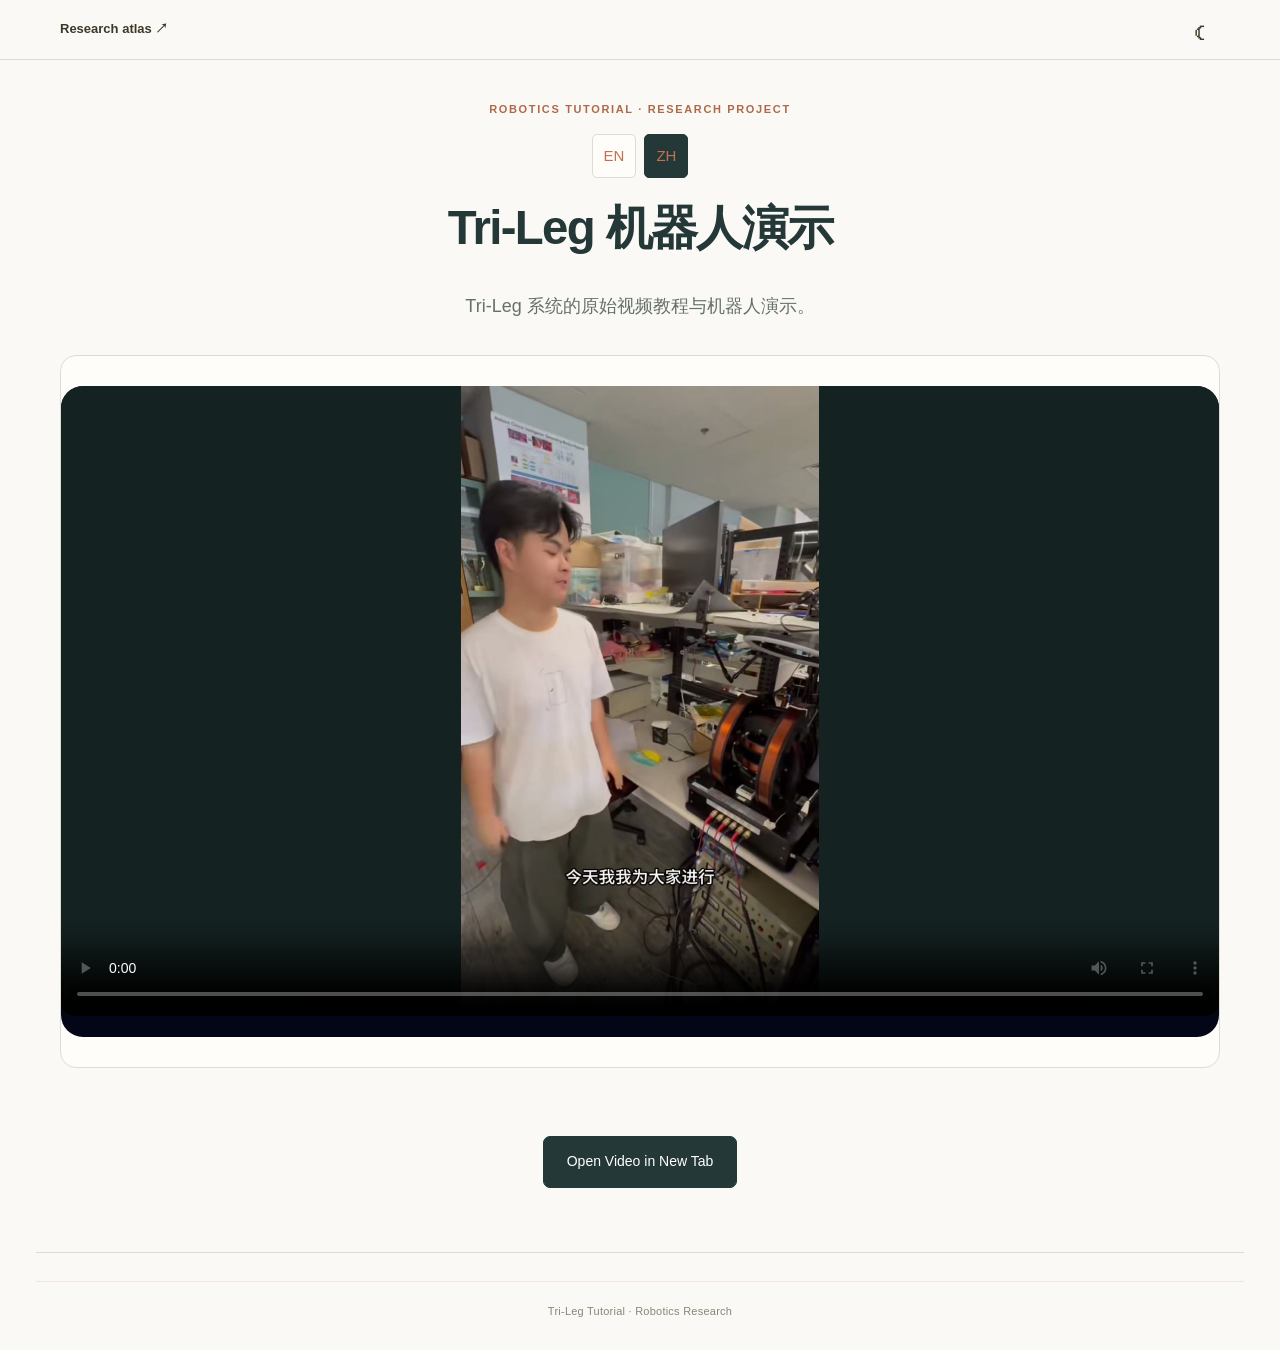
==== commit 2dc750c0: "Present project research and demonstrations without editorial UI" ====
--- a/index-zh.html
+++ b/index-zh.html
@@ -1,7 +1,7 @@
 <!DOCTYPE html>
 
-<html lang="zh-CN">
-<head>
+<html data-theme="light" lang="zh-CN">
+<head><script>document.documentElement.dataset.theme='light';document.documentElement.style.colorScheme='light';</script>
 <meta charset="utf-8"/>
 <meta content="width=device-width, initial-scale=1.0" name="viewport"/>
 <title>Tri-Leg 机器人演示</title>
@@ -181,7 +181,6 @@
 <link href="presentation-support.css" rel="stylesheet"/><script defer="" src="presentation-support.js"></script><link href="academic-theme.css" rel="stylesheet"/><script defer="" src="academic-ui.js"></script><link href="research-design.css" rel="stylesheet"/><script defer="" src="research-design.js"></script></head>
 <body class="theme-evan academic-project single-project research-designed"><nav class="top-nav" id="navigation"><div class="nav-container"><div class="nav-left"><a href="https://tianchun-research-atlas.husheddaisy64.chatgpt.site">Research atlas ↗</a></div><div class="academic-tools site-language"><button aria-controls="navigation" aria-expanded="false" aria-label="Menu" class="menu menu-toggle">Menu</button><button aria-label="Switch to dark theme" class="theme-toggle" data-theme-toggle="">☾</button></div></div></nav><div class="wrapper"><header class="sidebar"><div class="profile-card"><h2 class="project-identity">Tri-Leg Tutorial</h2><div class="visitor-card"><div class="visitor-card-title">ON THIS PAGE</div><div class="academic-toc"></div></div></div></header><main class="content academic-main"><p class="academic-eyebrow">ROBOTICS TUTORIAL · RESEARCH PROJECT</p><nav aria-label="Language" class="research-language"><a href="index.html" hreflang="en">EN</a><a aria-current="page" href="index-zh.html" hreflang="zh-CN">ZH</a></nav><h1 class="academic-title">Tri-Leg 机器人演示</h1>
 <section class="hero visible">
-<div class="label">机器人演示 / TRI-LEG</div>
 <p class="subtitle">Tri-Leg 系统的原始视频教程与机器人演示。</p>
 </section>
 <section class="video-card visible">
--- a/research-design.css
+++ b/research-design.css
@@ -40,3 +40,24 @@
 @media(prefers-reduced-motion:no-preference){body.research-designed.research-designed a.button{transition:transform .2s,background .2s}body.research-designed.research-designed a.button:hover{transform:translateY(-2px);background:#35554c!important}}
 
 html[data-theme=dark] body.research-designed.research-designed{--research-ink:#e0e9e2;--research-paper:#192720;--research-line:#45544a;--research-muted:#b4c4b8}html[data-theme=dark] body.research-designed.research-designed .hero,html[data-theme=dark] body.research-designed.research-designed .detail-hero{background:linear-gradient(140deg,#3b3229,#24372e)!important}html[data-theme=dark] body.research-designed.research-designed .card,html[data-theme=dark] body.research-designed.research-designed .hero-media,html[data-theme=dark] body.research-designed.research-designed .hero-apparatus,html[data-theme=dark] body.research-designed.research-designed .hero-visual,html[data-theme=dark] body.research-designed.research-designed .hero-diagram,html[data-theme=dark] body.research-designed.research-designed .table-wrap,html[data-theme=dark] body.research-designed.research-designed details,html[data-theme=dark] body.research-designed.research-designed .video-card{background:#24352c!important}html[data-theme=dark] body.research-designed.research-designed th,html[data-theme=dark] body.research-designed.research-designed .research-path span{background:#33483c!important;color:#e0e9e2!important}html[data-theme=dark] body.research-designed.research-designed .top-nav,html[data-theme=dark] body.research-designed.research-designed .site-header{background:#192720f5!important}html[data-theme=dark] body.research-designed.research-designed a.button{color:#192720!important}html[data-theme=dark] body.research-designed.research-designed .research-language a{background:#2c4034;color:#e0e9e2}html[data-theme=dark] body.research-designed.research-designed .research-language a[aria-current=page]{background:#dce7df;color:#20352a}
+
+/* Shared research presentation system */
+body.research-designed.research-designed .academic-main{padding-top:78px!important}
+body.research-designed.research-designed .academic-title{font-size:clamp(30px,3.7vw,48px)!important;margin:8px auto 22px!important}
+body.research-designed.research-designed .hero,body.research-designed.research-designed header.hero{grid-template-columns:minmax(0,1fr) minmax(0,1fr)!important;gap:32px!important;padding:28px!important;margin-bottom:44px!important;background:#f4f1e8!important;align-items:center!important}
+body.research-designed.research-designed .hero>div:first-child,body.research-designed.research-designed .hero-copy{max-width:none!important;padding:0!important}
+body.research-designed.research-designed .hero .academic-lead{font-size:clamp(22px,2.3vw,30px)!important;line-height:1.4!important;margin:0 0 18px!important}
+body.research-designed.research-designed .hero p{font-size:14px!important;line-height:1.8!important}
+body.research-designed.research-designed .hero-media,body.research-designed.research-designed .hero-apparatus,body.research-designed.research-designed .hero-visual,body.research-designed.research-designed .hero-diagram{display:block!important;width:100%!important;max-width:none!important;margin:0!important;padding:12px!important;background:#fffdf8!important;border:1px solid #dedbd2!important;border-radius:14px!important;box-shadow:none!important;min-height:0!important}
+body.research-designed.research-designed .hero img{width:100%!important;max-height:300px!important;height:auto!important;object-fit:contain!important}
+body.research-designed.research-designed .hero-media .inset{display:none!important}
+body.research-designed.research-designed .hero .actions{margin:16px auto!important;justify-content:center!important}
+body.research-designed.research-designed .hero .research-path{display:none!important}
+body.research-designed.research-designed .hero .media-note{font-size:10px!important;margin:10px 0 0!important}
+body.research-designed.research-designed .research-section-number{display:none!important}
+.publication-summary{border:1px solid #cbd8ce;border-radius:12px;padding:18px;margin:20px 0;background:#fffdf7;display:grid;gap:16px}.publication-entry{display:grid;grid-template-columns:160px 1fr 140px;gap:18px;align-items:center;border-bottom:1px solid #e4e5dc;padding-bottom:14px}.publication-entry:last-child{border:0;padding-bottom:0}.publication-entry h3{grid-column:1/-1;margin:0!important;font-size:15px!important}.publication-entry .author,.publication-entry .state{text-align:center;font-size:11px;padding:6px 8px;border-radius:5px;background:#e6eee5;color:#24483a}.publication-entry .venue{text-align:center;font-size:12px;color:#6a6c5f}.publication-entry .preprint{grid-column:1/-1;text-align:center;font-size:12px}.project-type{text-align:center;font-size:11px;color:#745b44;margin:0 0 15px}
+body.research-designed.research-designed.single-project .hero{display:block!important;padding:0!important;background:none!important;border:0!important;box-shadow:none!important;margin-bottom:20px!important}.single-project .video-wrapper,.single-project .video-container{max-width:600px!important;margin:auto!important}.single-project video{max-height:70vh!important;width:100%!important;object-fit:contain!important;background:#122823!important}.hero-diagram .mobile-loop{display:none!important}
+html[data-theme=dark] .publication-summary{background:#1e2a25;color:#f1efe5}html[data-theme=dark] .publication-entry .venue{color:#d6dacd}
+@media(max-width:760px){body.research-designed.research-designed .wrapper{width:calc(100% - 32px)!important}body.research-designed.research-designed .hero,body.research-designed.research-designed header.hero{grid-template-columns:1fr!important;padding:20px!important;gap:20px!important}body.research-designed.research-designed .hero img{max-height:260px!important}.publication-entry{grid-template-columns:1fr;gap:10px}.publication-entry h3,.publication-entry .preprint{grid-column:auto}.publication-entry .author,.publication-entry .state{max-width:180px;width:100%;margin:auto}.academic-project .academic-tools .lock{display:inline-block!important;font-size:10px}.hero-stage-row{gap:6px!important}.hero-stage strong{font-size:10px!important}.hero-diagram .mobile-loop{display:block!important}.hero-diagram>img{display:none!important}}
+
+body.research-designed .hero{border-top:4px solid #53736c!important}body.research-designed .hero .academic-lead{color:#53736c!important}
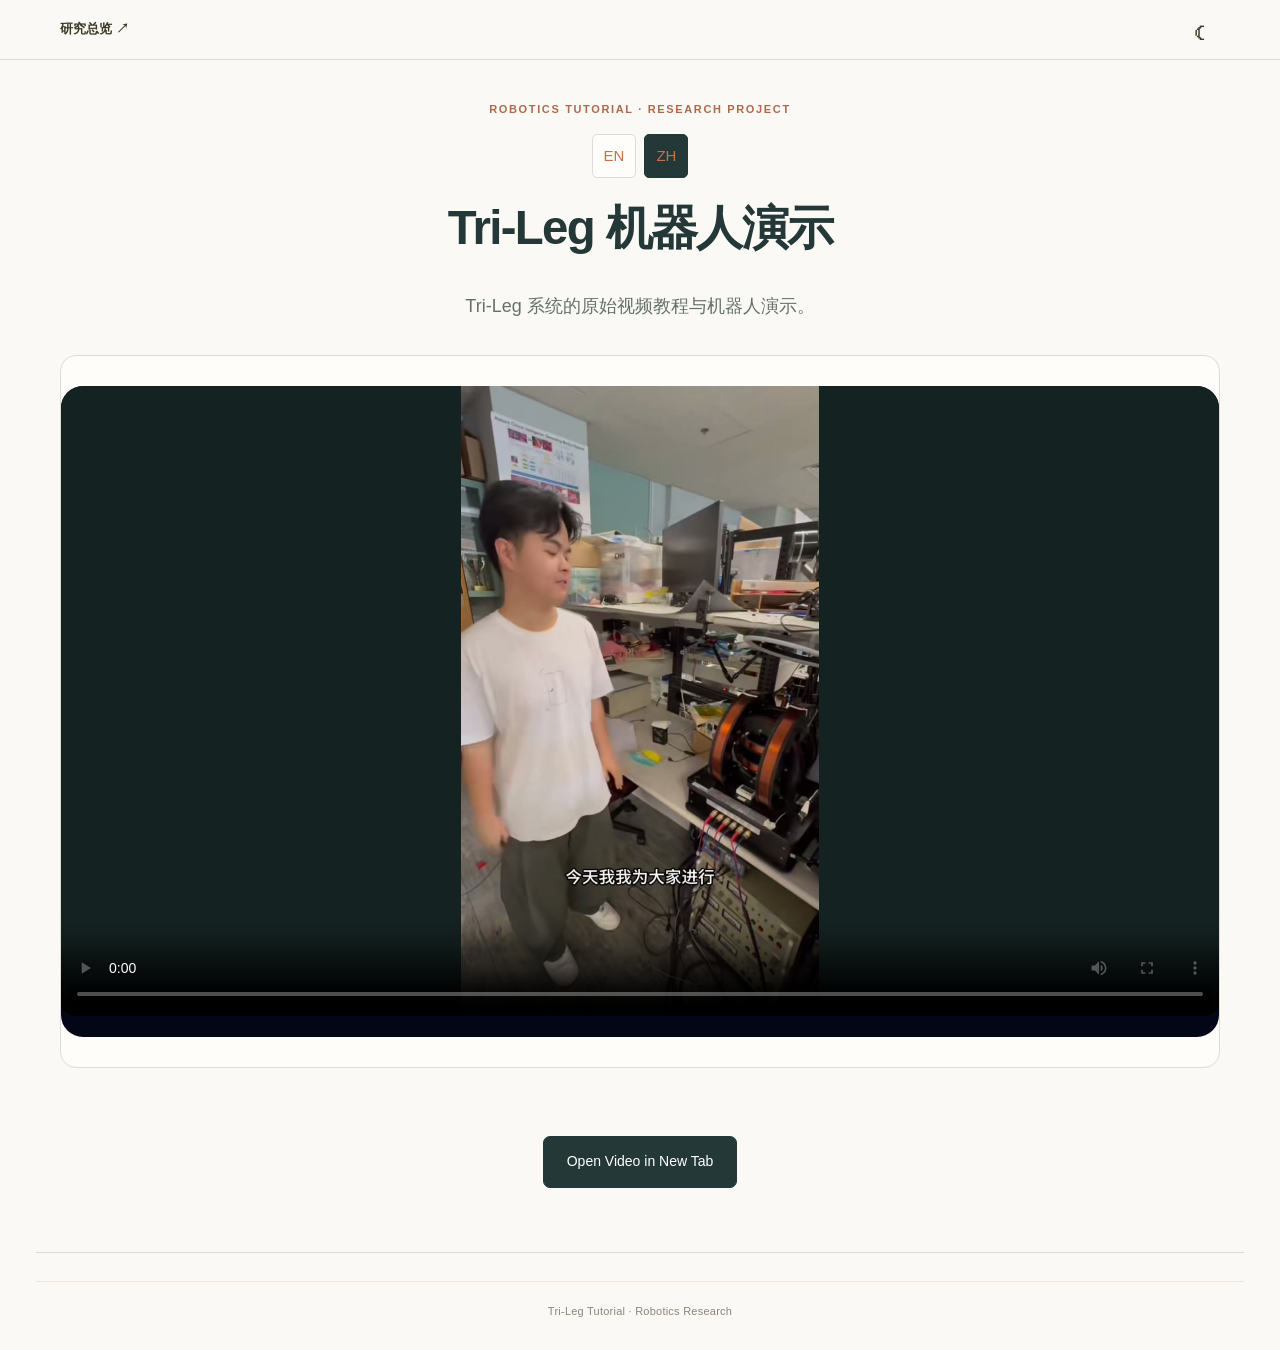
==== commit 0eaaf3d4: "Present project research and demonstrations without editorial UI" ====
--- a/index-zh.html
+++ b/index-zh.html
@@ -179,7 +179,7 @@
     }
   </style>
 <link href="presentation-support.css" rel="stylesheet"/><script defer="" src="presentation-support.js"></script><link href="academic-theme.css" rel="stylesheet"/><script defer="" src="academic-ui.js"></script><link href="research-design.css" rel="stylesheet"/><script defer="" src="research-design.js"></script></head>
-<body class="theme-evan academic-project single-project research-designed"><nav class="top-nav" id="navigation"><div class="nav-container"><div class="nav-left"><a href="https://tianchun-research-atlas.husheddaisy64.chatgpt.site">Research atlas ↗</a></div><div class="academic-tools site-language"><button aria-controls="navigation" aria-expanded="false" aria-label="Menu" class="menu menu-toggle">Menu</button><button aria-label="Switch to dark theme" class="theme-toggle" data-theme-toggle="">☾</button></div></div></nav><div class="wrapper"><header class="sidebar"><div class="profile-card"><h2 class="project-identity">Tri-Leg Tutorial</h2><div class="visitor-card"><div class="visitor-card-title">ON THIS PAGE</div><div class="academic-toc"></div></div></div></header><main class="content academic-main"><p class="academic-eyebrow">ROBOTICS TUTORIAL · RESEARCH PROJECT</p><nav aria-label="Language" class="research-language"><a href="index.html" hreflang="en">EN</a><a aria-current="page" href="index-zh.html" hreflang="zh-CN">ZH</a></nav><h1 class="academic-title">Tri-Leg 机器人演示</h1>
+<body class="theme-evan academic-project single-project research-designed"><nav class="top-nav" id="navigation"><div class="nav-container"><div class="nav-left"><a href="https://tianchun-research-atlas.husheddaisy64.chatgpt.site">研究总览 ↗</a></div><div class="academic-tools site-language"><button aria-controls="navigation" aria-expanded="false" aria-label="Menu" class="menu menu-toggle">Menu</button><button aria-label="Switch to dark theme" class="theme-toggle" data-theme-toggle="">☾</button></div></div></nav><div class="wrapper"><header class="sidebar"><div class="profile-card"><h2 class="project-identity">Tri-Leg Tutorial</h2><div class="visitor-card"><div class="visitor-card-title">ON THIS PAGE</div><div class="academic-toc"></div></div></div></header><main class="content academic-main"><p class="academic-eyebrow">ROBOTICS TUTORIAL · RESEARCH PROJECT</p><nav aria-label="Language" class="research-language"><a href="index.html" hreflang="en">EN</a><a aria-current="page" href="index-zh.html" hreflang="zh-CN">ZH</a></nav><h1 class="academic-title">Tri-Leg 机器人演示</h1>
 <section class="hero visible">
 <p class="subtitle">Tri-Leg 系统的原始视频教程与机器人演示。</p>
 </section>
--- a/research-design.css
+++ b/research-design.css
@@ -61,3 +61,39 @@
 @media(max-width:760px){body.research-designed.research-designed .wrapper{width:calc(100% - 32px)!important}body.research-designed.research-designed .hero,body.research-designed.research-designed header.hero{grid-template-columns:1fr!important;padding:20px!important;gap:20px!important}body.research-designed.research-designed .hero img{max-height:260px!important}.publication-entry{grid-template-columns:1fr;gap:10px}.publication-entry h3,.publication-entry .preprint{grid-column:auto}.publication-entry .author,.publication-entry .state{max-width:180px;width:100%;margin:auto}.academic-project .academic-tools .lock{display:inline-block!important;font-size:10px}.hero-stage-row{gap:6px!important}.hero-stage strong{font-size:10px!important}.hero-diagram .mobile-loop{display:block!important}.hero-diagram>img{display:none!important}}
 
 body.research-designed .hero{border-top:4px solid #53736c!important}body.research-designed .hero .academic-lead{color:#53736c!important}
+
+/* Task-led project identity and centered composition. */
+body.research-designed.research-designed .hero,body.research-designed.research-designed header.hero{display:flex!important;flex-direction:column!important;align-items:center!important;grid-template-columns:none!important;padding:28px!important;gap:22px!important;text-align:center!important}
+body.research-designed.research-designed .hero>div:first-child{width:100%!important;max-width:780px!important;margin:auto!important;text-align:center!important}
+body.research-designed.research-designed .hero .academic-lead,body.research-designed.research-designed .hero p,body.research-designed.research-designed .hero .actions{text-align:center!important;margin-inline:auto!important;justify-content:center!important;max-width:760px!important}
+body.research-designed.research-designed .research-cover{width:100%!important;max-width:920px!important;margin:0 auto!important;float:none!important}
+body.research-designed.research-designed .hero .research-cover img{display:block!important;width:100%!important;height:auto!important;max-height:none!important;object-fit:contain!important;border-radius:14px!important}
+.research-cover figcaption{text-align:center!important;font-size:11px!important;color:#68776d!important;margin-top:10px!important}
+body.research-designed.research-designed h1,body.research-designed.research-designed h2,body.research-designed.research-designed h3{text-align:center!important}
+body.research-designed.research-designed .visual-section{display:flex!important;flex-direction:column!important;align-items:center!important;grid-template-columns:none!important;gap:22px!important}
+.visual-section>.visual-copy{display:block!important;width:100%!important;max-width:800px!important;margin:auto!important}.visual-section>.visual-copy .visual-deck{text-align:center!important}.visual-section>.primary-figure{width:100%!important;max-width:1000px!important;margin:auto!important}.visual-section>.visual-copy .kicker{text-align:center!important}
+@media(max-width:600px){body.research-designed.research-designed .hero{padding:20px 14px!important}.research-cover{overflow-x:auto;padding-bottom:4px}.research-cover img{min-width:620px!important}.research-cover figcaption{min-width:0!important}}
+
+@media(max-width:600px){body.research-designed.research-designed .hero .research-cover img{min-width:0!important;width:100%!important}.research-cover{overflow:visible!important}}
+
+/* Center complete rows and any incomplete final row. */
+body.research-designed.research-designed .balanced-cards{display:flex!important;flex-wrap:wrap!important;justify-content:center!important;align-items:stretch!important;gap:22px!important;width:100%!important;margin-inline:auto!important;grid-template-columns:none!important}
+body.research-designed.research-designed .balanced-cards> *{flex:0 1 calc((100% - 44px)/3)!important;min-width:0!important;max-width:420px!important;margin-inline:0!important;box-sizing:border-box!important;align-self:stretch!important}
+body.research-designed.research-designed .balanced-cards h3,body.research-designed.research-designed .balanced-cards h4{text-align:center!important}
+body.research-designed.research-designed table{width:100%!important;max-width:1100px!important;margin-inline:auto!important;border-collapse:collapse!important;float:none!important}
+body.research-designed.research-designed th,body.research-designed.research-designed td{text-align:center!important;vertical-align:middle!important}
+body.research-designed.research-designed .table-wrap,body.research-designed.research-designed .tablewrap{width:100%!important;max-width:1100px!important;margin-inline:auto!important;overflow-x:auto!important}
+body.research-designed.research-designed figure{margin-inline:auto!important}body.research-designed.research-designed figcaption{text-align:center!important}
+@media(max-width:1000px){body.research-designed.research-designed .balanced-cards> *{flex-basis:calc((100% - 22px)/2)!important}}
+@media(max-width:560px){body.research-designed.research-designed .balanced-cards> *{flex-basis:100%!important;max-width:none!important}}
+
+body.research-designed.research-designed .balanced-cards>*{text-align:center!important}body.research-designed.research-designed .balanced-cards p,body.research-designed.research-designed .balanced-cards small{text-align:center!important}
+
+/* Keep the atlas return link reachable on narrow screens. Section links remain in the page menu. */
+@media (max-width:600px){
+ body.research-designed .top-nav .nav-left>a:not([href*="tianchun-research-atlas"]){display:none!important}
+ body.research-designed .top-nav .nav-left{width:auto!important;min-width:0!important;flex:0 1 auto!important;gap:0!important}
+ body.research-designed .top-nav .nav-container{display:flex!important;align-items:center!important;justify-content:space-between!important;gap:8px!important;padding-inline:12px!important}
+ body.research-designed .top-nav .nav-left>a[href*="tianchun-research-atlas"]{display:block!important;position:static!important;white-space:nowrap!important;font-size:12px!important}
+ body.research-designed .top-nav .academic-tools{flex:0 0 auto!important;margin-left:auto!important}
+}
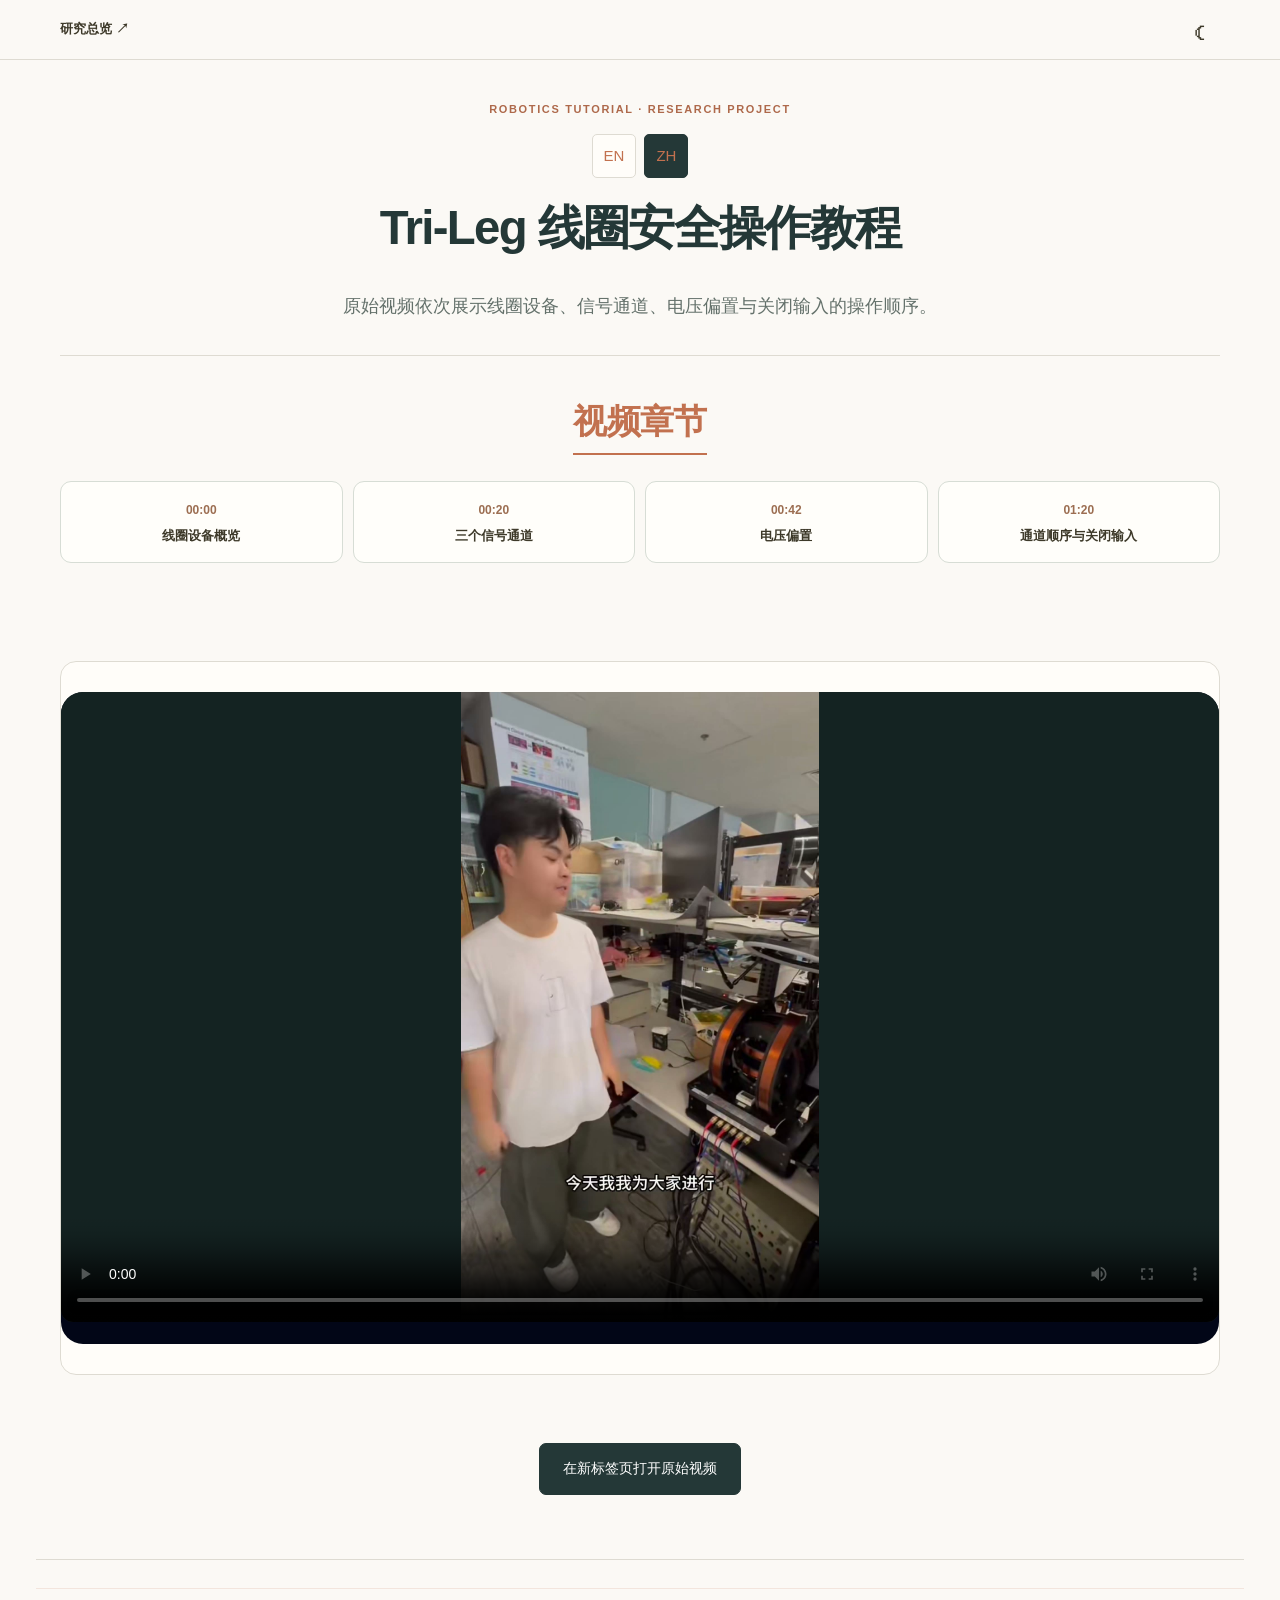
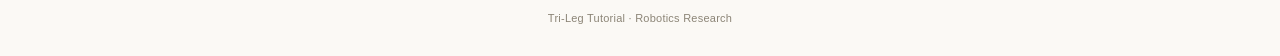
==== commit cce20311: "Present project research and demonstrations without editorial UI" ====
--- a/index-zh.html
+++ b/index-zh.html
@@ -4,7 +4,7 @@
 <head><script>document.documentElement.dataset.theme='light';document.documentElement.style.colorScheme='light';</script>
 <meta charset="utf-8"/>
 <meta content="width=device-width, initial-scale=1.0" name="viewport"/>
-<title>Tri-Leg 机器人演示</title>
+<title>Tri-Leg 线圈安全操作教程</title>
 <style>
     :root {
       --bg: #08111f;
@@ -179,26 +179,26 @@
     }
   </style>
 <link href="presentation-support.css" rel="stylesheet"/><script defer="" src="presentation-support.js"></script><link href="academic-theme.css" rel="stylesheet"/><script defer="" src="academic-ui.js"></script><link href="research-design.css" rel="stylesheet"/><script defer="" src="research-design.js"></script></head>
-<body class="theme-evan academic-project single-project research-designed"><nav class="top-nav" id="navigation"><div class="nav-container"><div class="nav-left"><a href="https://tianchun-research-atlas.husheddaisy64.chatgpt.site">研究总览 ↗</a></div><div class="academic-tools site-language"><button aria-controls="navigation" aria-expanded="false" aria-label="Menu" class="menu menu-toggle">Menu</button><button aria-label="Switch to dark theme" class="theme-toggle" data-theme-toggle="">☾</button></div></div></nav><div class="wrapper"><header class="sidebar"><div class="profile-card"><h2 class="project-identity">Tri-Leg Tutorial</h2><div class="visitor-card"><div class="visitor-card-title">ON THIS PAGE</div><div class="academic-toc"></div></div></div></header><main class="content academic-main"><p class="academic-eyebrow">ROBOTICS TUTORIAL · RESEARCH PROJECT</p><nav aria-label="Language" class="research-language"><a href="index.html" hreflang="en">EN</a><a aria-current="page" href="index-zh.html" hreflang="zh-CN">ZH</a></nav><h1 class="academic-title">Tri-Leg 机器人演示</h1>
+<body class="theme-evan academic-project single-project research-designed"><nav class="top-nav" id="navigation"><div class="nav-container"><div class="nav-left"><a href="https://tianchun-research-atlas.husheddaisy64.chatgpt.site">研究总览 ↗</a></div><div class="academic-tools site-language"><button aria-controls="navigation" aria-expanded="false" aria-label="Menu" class="menu menu-toggle">Menu</button><button aria-label="Switch to dark theme" class="theme-toggle" data-theme-toggle="">☾</button></div></div></nav><div class="wrapper"><header class="sidebar"><div class="profile-card"><h2 class="project-identity">Tri-Leg Tutorial</h2><div class="visitor-card"><div class="visitor-card-title">ON THIS PAGE</div><div class="academic-toc"></div></div></div></header><main class="content academic-main"><p class="academic-eyebrow">ROBOTICS TUTORIAL · RESEARCH PROJECT</p><nav aria-label="Language" class="research-language"><a href="index.html" hreflang="en">EN</a><a aria-current="page" href="index-zh.html" hreflang="zh-CN">ZH</a></nav><h1 class="academic-title">Tri-Leg 线圈安全操作教程</h1>
 <section class="hero visible">
-<p class="subtitle">Tri-Leg 系统的原始视频教程与机器人演示。</p>
+<p class="subtitle">原始视频依次展示线圈设备、信号通道、电压偏置与关闭输入的操作顺序。</p>
 </section>
-<section class="video-card visible">
+<section class="video-chapters" aria-label="视频章节"><h2>视频章节</h2><div class="chapter-grid"><button type="button" data-video-time="0"><span>00:00</span><strong>线圈设备概览</strong></button><button type="button" data-video-time="20"><span>00:20</span><strong>三个信号通道</strong></button><button type="button" data-video-time="42"><span>00:42</span><strong>电压偏置</strong></button><button type="button" data-video-time="80"><span>01:20</span><strong>通道顺序与关闭输入</strong></button></div></section><section class="video-card visible">
 <div class="video-wrap">
-<video aria-label="Tri-Leg Tutorial demonstration" controls="" id="tutorialVideo" playsinline="" poster="assets/images/tutorial-poster.jpg" preload="metadata">
+<video aria-label="Tri-Leg 线圈安全操作原始视频" controls="" id="tutorialVideo" playsinline="" poster="assets/images/tutorial-poster.jpg" preload="metadata">
 <source src="assets/videos/tutorial_trileg.mp4" type="video/mp4"/>
 </video>
 <div class="fallback" id="fallback">
 <div>
 <h2>视频暂时无法播放</h2>
-<p>Please open the video in a new tab.</p>
+<p>请在新标签页打开原始视频。</p>
 </div>
 </div>
 </div>
 </section>
 <div class="actions">
 <a class="button" href="assets/videos/tutorial_trileg.mp4" rel="noopener noreferrer" target="_blank">
-        Open Video in New Tab
+        在新标签页打开原始视频
       </a>
 </div>
 </main><footer class="site-footer"><p>Tri-Leg Tutorial · Robotics Research</p></footer></div><script>
--- a/research-design.css
+++ b/research-design.css
@@ -97,3 +97,14 @@
  body.research-designed .top-nav .nav-left>a[href*="tianchun-research-atlas"]{display:block!important;position:static!important;white-space:nowrap!important;font-size:12px!important}
  body.research-designed .top-nav .academic-tools{flex:0 0 auto!important;margin-left:auto!important}
 }
+
+
+/* Video chapter navigation */
+body.research-designed .video-chapters{max-width:1120px;margin:18px auto 24px;text-align:center}
+body.research-designed .video-chapters h2{margin:0 0 15px;font-size:22px;text-align:center}
+body.research-designed .chapter-grid{display:grid;grid-template-columns:repeat(4,minmax(0,1fr));gap:10px}
+body.research-designed .chapter-grid button{display:flex;flex-direction:column;align-items:center;justify-content:center;gap:5px;min-height:82px;padding:12px;border:1px solid #d7ddd5;border-radius:11px;background:#fffefa;color:#24483e;font:inherit;cursor:pointer;text-align:center}
+body.research-designed .chapter-grid button span{color:#9c6e52;font-size:12px;font-weight:700}
+body.research-designed .chapter-grid button strong{font-size:13px;line-height:1.45;font-weight:600}
+body.research-designed .chapter-grid button:hover,body.research-designed .chapter-grid button:focus-visible{border-color:#5b8970;background:#f2f7f2}
+@media(max-width:650px){body.research-designed .video-chapters{margin:18px 16px 23px}body.research-designed .chapter-grid{grid-template-columns:repeat(2,minmax(0,1fr))}}
